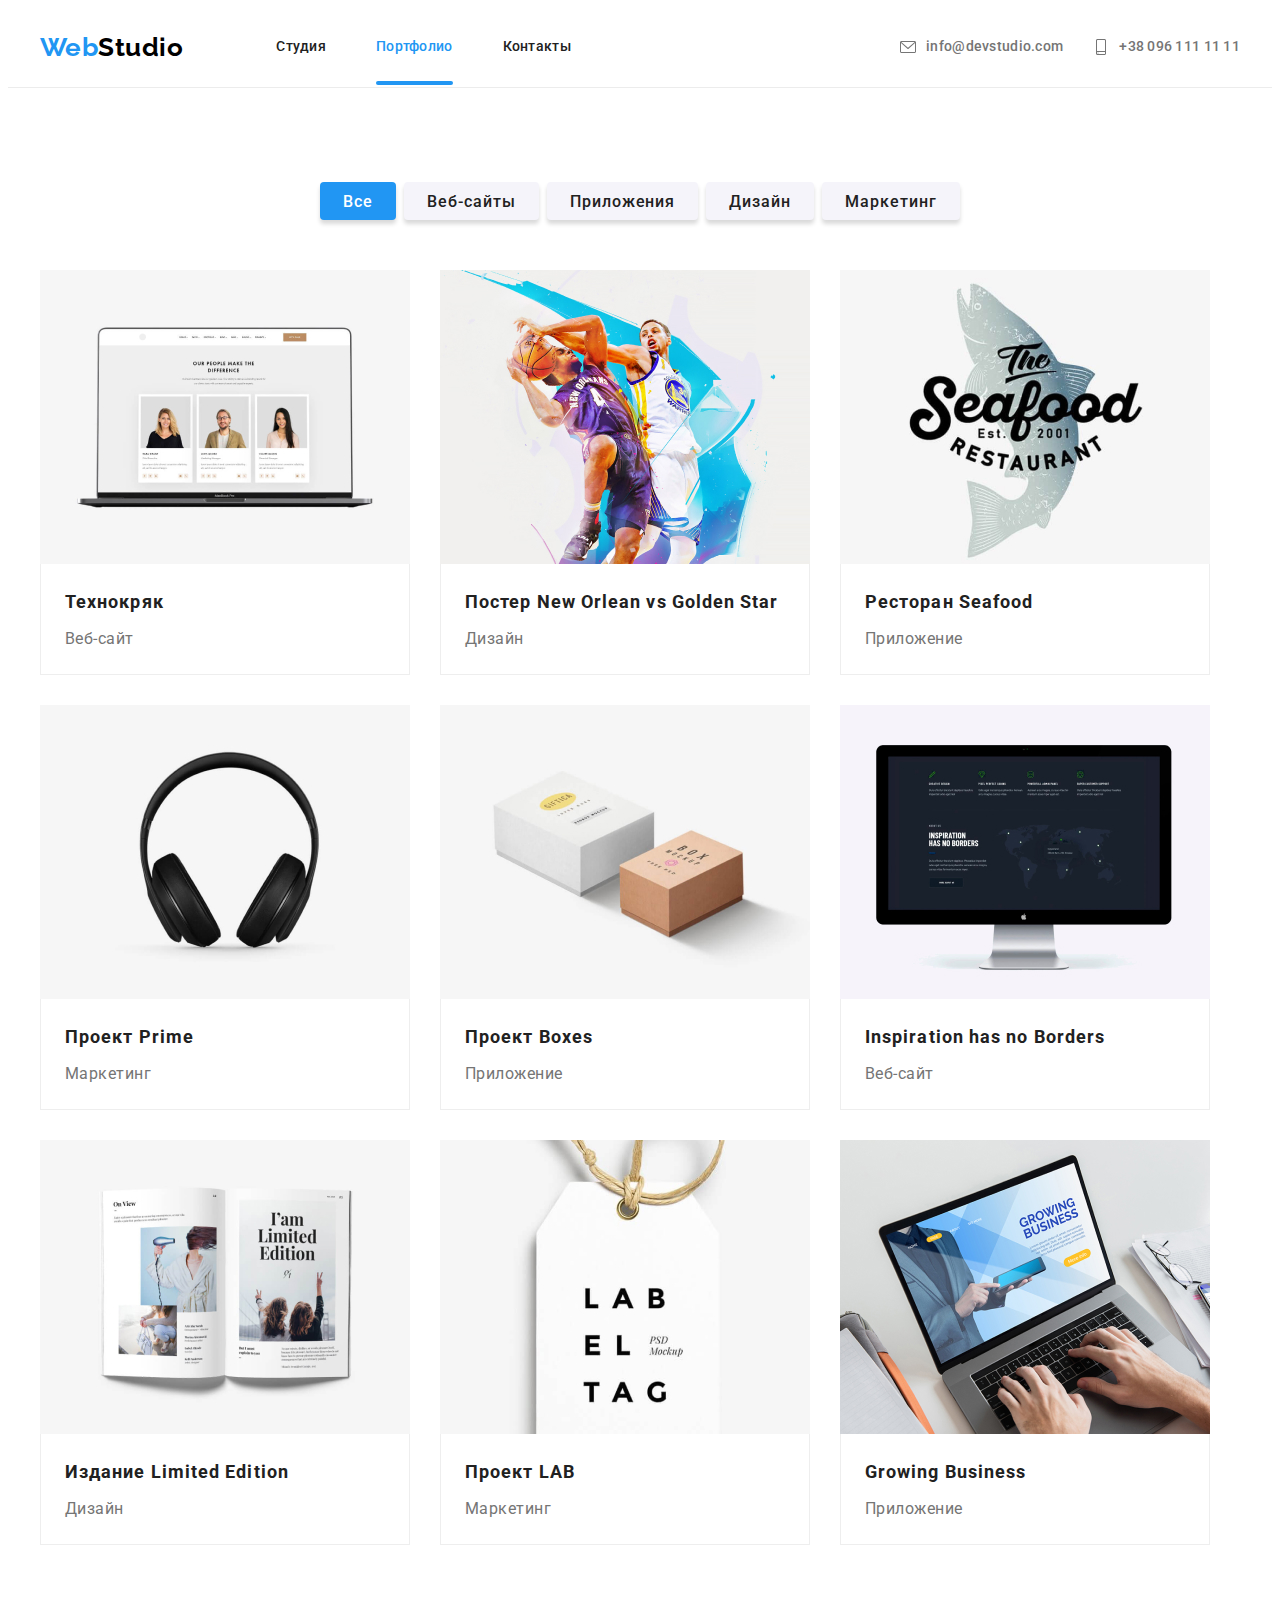
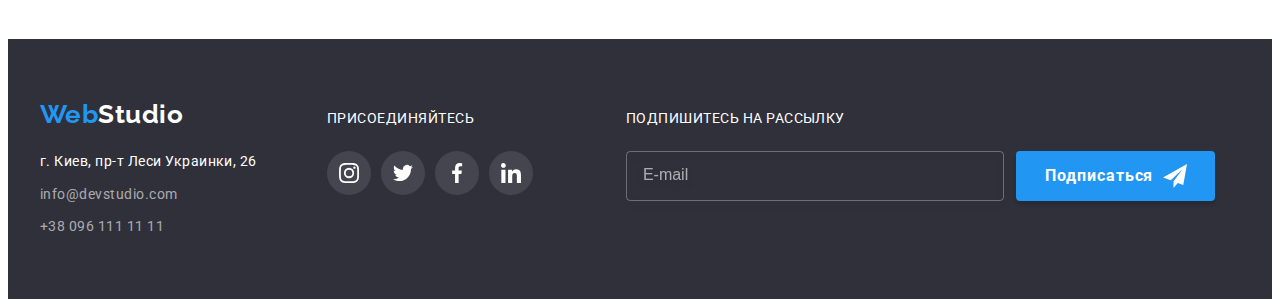
==== portfolio.html @ 5e535514 "Initial commit" ====
<!DOCTYPE html>
<html lang="ru">

<head>
    <meta charset="UTF-8">
    <meta http-equiv="X-UA-Compatible" content="IE=edge">
    <meta name="viewport" content="width=device-width, initial-scale=1.0">
    <title>Portfolio</title>
    <link rel="preconnect" href="https://fonts.googleapis.com">
    <link rel="preconnect" href="https://fonts.gstatic.com" crossorigin>
    <link href="https://fonts.googleapis.com/css2?family=Raleway:wght@700&family=Roboto:wght@400;500;700;900&display=swap"
        rel="stylesheet">
    <link rel="stylesheet" href="https://cdnjs.cloudflare.com/ajax/libs/modern-normalize/1.1.0/modern-normalize.min.css"
        integrity="sha512-wpPYUAdjBVSE4KJnH1VR1HeZfpl1ub8YT/NKx4PuQ5NmX2tKuGu6U/JRp5y+Y8XG2tV+wKQpNHVUX03MfMFn9Q=="
        crossorigin="anonymous" referrerpolicy="no-referrer" />
    <link rel="stylesheet" href="./css/styles.css" />
</head>

<body>
    <!--Шапка сайта-->
    <header class="page-header">
        <nav class="container main-nav">
            <a href="" class="link logo logo-header">Web<span class="accent-header">Studio</span></a>
            <ul class="site-nav link">
                <li class="list"><a href="./index.html" class="link">Студия</a></li>
                <li class="list"><a href="" class="link current">Портфолио</a></li>
                <li class="list"><a href="" class="link">Контакты</a></li>
            </ul>
            <ul class="connection link">
                <li class="list">
                    <a href="mailto:info@devstudio.com" class="link">
                        <svg class="connection-icons" width="16" height="12">
                            <use href="./images/icons.svg#envelope"></use>
                        </svg>info@devstudio.com</a>
                </li>
                <li class="list">
                    <a href="tel:+380961111111" class="link">
                        <svg class="connection-icons" width="10" height="16">
                            <use href="./images/icons.svg#smartphone"></use>
                        </svg>+38 096 111 11 11</a>
                </li>
            </ul>
        </nav>
    </header>

    <main>
        <!--Наши работы-->
        <section class="section">
            <!--Фильтр-->
            <h1 class="visually-hidden">Портфолио</h1>
            <!--Визуально спрячется-->
            <div class="container">
               <ul class="flex-btn">
                    <li class="list"><button type="button" class="btn secondary current">Все</button></li>
                    <li class="list"><button type="button" class="btn secondary">Веб-сайты</button></li>
                    <li class="list"><button type="button" class="btn secondary">Приложения</button></li>
                    <li class="list"><button type="button" class="btn secondary">Дизайн</button></li>
                    <li class="list"><button type="button" class="btn secondary">Маркетинг</button></li>
                </ul>
                
                    <ul class="section-portfolio flex-container">
                        <li class="list flex-element">
                             <a href="" class="link">
                                <div class="collection">
                                    <img class="card-image no-gap" src="./images/portfolio/img1.jpg" 
                                        alt="фото ноутбука с главной страницей сайта"
                                        width="370" height="294">
                                    <p class="collection-list">Ресурс предлагает комплексные предложения с разным уровнем функционала и сервисов. Все это
                                        позволит посетителю получить исчерпывающие сведения о компании или частном лице.</p>
                                </div>
                                <div class="card-title">
                                    <h2 class="portfolio-title">Технокряк</h2>
                                    <p class="title">Веб-сайт</p>
                                </div>
                            </a>
                        </li>
                        <li class="list flex-element">
                            <a href="" class="link">
                                <div class="collection">
                                    <img class="card-image no-gap" src="./images/portfolio/img2.jpg" alt="два баскетболист с мячом" width="370"
                                        height="294">
                                    <p class="collection-list">Ресурс предлагает комплексные предложения с разным уровнем функционала и сервисов. Все это позволит посетителю получить исчерпывающие сведения о компании или частном лице.</p>
                                </div>
                                <div class="card-title">
                                    <h2 class="portfolio-title">Постер New Orlean vs Golden Star</h2>
                                    <p class="title">Дизайн</p>
                                </div>
                            </a>
                        </li>
                        <li class="list flex-element">
                            <a href="" class="link">
                                <div class="collection">
                                    <img class="card-image no-gap" src="./images/portfolio/img3.jpg" 
                                        alt="логотип ресторана Seafood" 
                                        width="370" height="294">
                                    <p class="collection-list">Ресурс предлагает комплексные предложения с разным уровнем функционала и сервисов. Все это позволит посетителю получить исчерпывающие сведения о компании или частном лице.</p>
                                </div>
                                <div class="card-title">
                                    <h2 class="portfolio-title">Ресторан Seafood</h2>
                                    <p class="title">Приложение</p>
                                </div>
                            </a>
                        </li>
                        <li class="list flex-element">
                            <a href="" class="link">
                                <div class="collection">
                                    <img class="card-image no-gap" src="./images/portfolio/img4.jpg" 
                                    alt="наушники" 
                                    width="370" height="294">
                                    <p class="collection-list">Ресурс предлагает комплексные предложения с разным уровнем функционала и сервисов. Все это позволит посетителю получить исчерпывающие сведения о компании или частном лице.</p>
                                </div>
                                <div class="card-title">
                                    <h2 class="portfolio-title">Проект Prime</h2>
                                    <p class="title">Маркетинг</p>
                                </div>
                            </a>
                        </li>
                        <li class="list flex-element">
                            <a href="" class="link">
                                <div class="collection">
                                    <img class="card-image no-gap" src="./images/portfolio/img5.jpg" 
                                    alt="фото две коробки" 
                                    width="370" height="294">
                                    <p class="collection-list">Ресурс предлагает комплексные предложения с разным уровнем функционала и сервисов. Все это
                                        позволит посетителю получить исчерпывающие сведения о компании или частном лице.</p>
                                </div>
                                <div class="card-title">
                                    <h2 class="portfolio-title">Проект Boxes</h2>
                                    <p class="title">Приложение</p>
                                </div>
                            </a>
                        </li>
                        <li class="list flex-element">
                            <a href="" class="link">
                                <div class="collection">
                                    <img class="card-image no-gap" src="./images/portfolio/img6.jpg" 
                                    alt="фото монитора" 
                                    width="370" height="294">
                                    <p class="collection-list">Ресурс предлагает комплексные предложения с разным уровнем функционала и сервисов. Все это
                                        позволит посетителю получить исчерпывающие сведения о компании или частном лице.</p>
                                </div>
                                <div class="card-title">
                                    <h2 class="portfolio-title">Inspiration has no Borders</h2>
                                    <p class="title">Веб-сайт</p>
                                </div>
                            </a>
                        </li>
                        <li class="list flex-element">
                            <a href="" class="link">
                                <div class="collection">
                                    <img class="card-image no-gap" src="./images/portfolio/img7.jpg" 
                                    alt="фото развёрнутого журнала"
                                    width="370" height="294">
                                    <p class="collection-list">Ресурс предлагает комплексные предложения с разным уровнем функционала и сервисов. Все это
                                        позволит посетителю получить исчерпывающие сведения о компании или частном лице.</p>
                                </div>
                                <div class="card-title">
                                    <h2 class="portfolio-title">Издание Limited Edition</h2>
                                    <p class="title">Дизайн</p>
                                </div>
                            </a>
                        </li>
                        <li class="list flex-element">
                            <a href="" class="link">
                                <div class="collection">
                                    <img class="card-image no-gap" src="./images/portfolio/img8.jpg" 
                                    alt="фото лейбы" 
                                    width="370" height="294">
                                    <p class="collection-list">Ресурс предлагает комплексные предложения с разным уровнем функционала и сервисов. Все это
                                        позволит посетителю получить исчерпывающие сведения о компании или частном лице.</p>
                                </div>
                                <div class="card-title">
                                    <h2 class="portfolio-title">Проект LAB</h2>
                                    <p class="title">Маркетинг</p>
                                </div>
                            </a>
                        </li>
                        <li class="list flex-element">
                            <a href="" class="link">
                                <div class="collection">
                                    <img class="card-image no-gap" src="./images/portfolio/img9.jpg" 
                                    alt="фото работы за ноутбуком" 
                                    width="370" height="294">
                                    <p class="collection-list">Ресурс предлагает комплексные предложения с разным уровнем функционала и сервисов. Все это
                                        позволит посетителю получить исчерпывающие сведения о компании или частном лице.</p>
                                </div>
                                <div class="card-title"><h2 class="portfolio-title">Growing Business</h2>
                                <p class="title">Приложение</p>
                            </div>
                            </a>
                        </li>
                    </ul>
                
            </div>
        </section>
    </main>

    <!--Футер-->
    <footer class="page-footer">
        <div class="container container-footer">
            <div class="logo-distance">
                <a href="" class="link logo logo-footer">Web<span class="accent-footer">Studio</span></a>
                <address class="footer-bottom list-distance">
                    г. Киев, пр-т Леси Украинки, 26<br />
                </address>
    
                <ul class="connection-footer link">
                    <li class="list list-distance"><a href="mailto:info@devstudio.com" class="link">info@devstudio.com</a>
                    </li>
                    <li class="list list-distance"><a href="tel:+380961111111" class="link">+38 096 111 11 11</a></li>
                </ul>
            </div>
            <div>
                <p class="feature-title text-white">присоединяйтесь</p>
                <ul class="social list">
                    <li class="social-item">
                        <a href="" target="_blank" rel="noopener noreferrer" class="social-network social-footer link"
                            aria-label="иконка instagram">
                            <svg class="socials-icon" width="20" height="20">
                                <use href="./images/icons.svg#instagram"></use>
                            </svg>
                        </a>
                    </li>
                    <li class="social-item">
                        <a href="" target="_blank" rel="noopener noreferrer" class="social-network social-footer link"
                            aria-label="иконка twitter">
                            <svg class="socials-icon" width="20" height="20">
                                <use href="./images/icons.svg#twitter"></use>
                            </svg>
                        </a>
                    </li>
                    <li class="social-item">
                        <a href="" target="_blank" rel="noopener noreferrer" class="social-network social-footer link"
                            aria-label="иконка facebook">
                            <svg class="socials-icon" width="20" height="20">
                                <use href="./images/icons.svg#facebook"></use>
                            </svg>
                        </a>
                    </li>
                    <li class="social-item">
                        <a href="" target="_blank" rel="noopener noreferrer" class="social-network social-footer link"
                            aria-label="иконка linkedin">
                            <svg class="socials-icon" width="20" height="20">
                                <use href="./images/icons.svg#linkedin"></use>
                            </svg>
                        </a>
                    </li>
                </ul>
            </div>
            <div class="send">
                <p class="feature-title text-white">Подпишитесь на рассылку</p>
                <form class="form-footer">
                    <label for="email" class="form-label"></label>
                    <input type="email" name="mail" id="email" class="form-input-footer" placeholder="E-mail" />
                    <button type="submit" class="btn btn-send">Подписаться
                        <svg class="send-icon" width="24" height="24">
                            <use href="./images/icons.svg#icon-send"></use>
                        </svg>
                    </button>
                </form>
            </div>
        </div>
    </footer>
    
    </body>
    
    </html>
---- css/styles.css ----
:root {
    --primary-text-color: #212121;
    --title-text-color: #757575;
    --accent-text-color: #2196F3;
    --white-text-color: #FFFFFF;
    --white-transparency: #FFFFFF99;
    --black-text-color: #000000;
    --network-text-color: #AFB1B8;
    
    --primary-bg-color: #FFFFFF;
    --title-bg-color: #F5F4FA;
    --accent-bg-color: #2F303A;
    --btn-bg-color: #2196F3;
    --border-color: #EEEEEE;
}

body {
    background-color: var(--primary-bg-color);
    color: var(--primary-text-color);
    font-family: Roboto, sans-serif;
    letter-spacing: 0.03em;
}
h1, h2, h3, p, ul {
    margin-top: 0;
    margin-bottom: 0;
    padding-left: 0;
}
.list {
    list-style: none;
    padding: 0;
    margin: 0;
}
.link {
    text-decoration: none;
}

.container {
    width: 1200px;
    padding-left: 15px;
    padding-right: 15px;
    margin-left: auto;
    margin-right: auto;
}

/*Logo*/
.logo{
    color: var(--accent-text-color);
    font-family: 'Raleway', sans-serif;
    font-weight: 700;
    font-size: 26px;
    line-height: 1.19;
}
.accent-header {
    color: var(--black-text-color);
}
.accent-footer {
    color: var(--white-text-color);
}
.logo-header {
    display: inline-block;
    margin-right: 93px;
    padding-top: 24px;
    padding-bottom: 24px;
}
.page-header {
    border-bottom: 1px solid #ECECEC;
}

/*Site nav*/
.main-nav {
    display: flex;
    align-items: center;
}
.site-nav .link {
    color: var(--primary-text-color);
    transition: color 250ms cubic-bezier(0.4, 0, 0.2, 1);
}
.site-nav .list {
    position: relative;
}
.site-nav .link.current::after {
    display: inline-block;
    position: absolute;
    content: "";
    width: 100%;
    height: 4px;
    bottom: 0;
    left: 0;
    background: var(--btn-bg-color);
    border-radius: 2px;
}
.site-nav .link:hover,
.site-nav .link:focus {
    color: var(--accent-text-color);
}
.site-nav .link.current {
    color: var(--accent-text-color);
}
  
.connection .link {
    color: var(--title-text-color);
    transition: color 250ms cubic-bezier(0.4, 0, 0.2, 1);
}
.link .connection-icons:hover,
.link .connection-icons:focus {
    color: var(--accent-text-color);
}
.site-nav,
.connection {
    font-weight: 500;
    font-size: 14px;
    line-height: 1.14;
    letter-spacing: 0.02em;
    display: flex;
}
.site-nav .list:not(:last-child) {
    margin-right: 50px;
}
.connection {
    margin-left: auto;
}
.site-nav .link, .connection .link {
    display: block;
    padding-top: 30px;
    padding-bottom: 30px;
}
.connection .list:not(:last-child) {
    margin-right: 30px;
}
.connection-icons {
    display: flex;
    width: 16px;
    height: 16px;        
    margin-right: 10px;        
    }
.connection .link {
    display: flex;
    justify-content: center;
    align-items: center;
    color: #757575;
}
.connection .link:hover,
.connection .link:focus {
    color: var(--accent-text-color);
}
.connection-icons {
    fill: currentColor;
}

/*Section*/
.section {
    padding-top: 94px;
    padding-bottom: 94px;
}
.section-title {
    font-weight: 700;
    font-size: 36px;
    line-height: 1.17;
    text-align: center;

    margin-bottom: 50px;
}

/*Hero*/
.hero {
    color: var(--primary-bg-color);
    max-width: 1600px;
    margin-left: auto;
    margin-right: auto;
    background-image: linear-gradient(to right, rgba(47, 48, 58, 0.4), rgba(47, 48, 58, 0.4)),url(../images/hero-photo.jpg);
    
    background-color: var(--accent-bg-color);
    
    text-align: center;
    padding-top: 200px;
    padding-bottom: 200px;
}
.hero-title {
    font-weight: 900;
    font-size: 44px;
    line-height: 1.36;
    letter-spacing: 0.06em;
    text-transform: uppercase;
    width: 696px;
    margin-top: 0;
    margin-left: auto;
    margin-right: auto;
    margin-bottom: 30px;
}
.btn {
    color: var(--white-text-color);
    background-color: var(--btn-bg-color);
    font-family: inherit;
    font-weight: 700;
    font-size: 16px;
    line-height: 1.87; 
    letter-spacing: 0.06em;
    display: inline-block;
    box-shadow: 0px 4px 4px rgba(0, 0, 0, 0.15);
    border-radius: 4px;
    border: none;
    cursor: pointer;

    transition: background-color 250ms cubic-bezier(0.4, 0, 0.2, 1);
}
.btn.primary {
    padding: 10px 32px;
}
.btn:hover,
.btn:focus {
    background-color: #188CE8;
}
.backdrop.is-hidden {
    visibility: hidden;
    opacity: 0;
    pointer-events: none;

}
.backdrop {
    position: fixed;
    top: 0;
    left: 0;
    width: 100%;
    height: 100%;
    background-color: rgba(0, 0, 0, 0.2);
    z-index: 10;
    transition: opacity 250ms cubic-bezier(0.4, 0, 0.2, 1),
    visibility 250ms cubic-bezier(0.4, 0, 0.2, 1);
}
.modal {
    z-index: 1;
    position: absolute;
    top: 50%;
    left: 50%;
    transform: translate(-50%,-50%);
    width: 528px;
    height: 581px;

    background-color: var(--primary-bg-color);
    box-shadow: 0px 1px 3px rgba(0, 0, 0, 0.12), 0px 1px 1px rgba(0, 0, 0, 0.14), 0px 2px 1px rgba(0, 0, 0, 0.2);
    border-radius: 4px;

    opacity: 1;
    visibility: visible;
    display: flex;
    justify-content: flex-end;
}

.btn-close {
    display: flex;
    justify-content: center;
    align-items: center;
    position: absolute;
    top: 8px;
    right: 8px;
    width: 30px;
    height: 30px;
    border-radius: 50%;
    border: 1px solid #0000001A;
    background-color: var(--primary-bg-color);
    color: #000000;
    cursor: pointer;
    padding: 0;

    transition: fill 250ms cubic-bezier(0.4, 0, 0.2, 1);
}
.page-header {
    position: relative;
}

/*Features*/
.section-feature {
    padding-bottom: 0;
}
.feature-list {
    display: flex;
}
.feature-list .list:not(:last-child) {
    margin-right: 30px;
}
.feature-list .list {
    width: 270px;
}
.feature-list .feature-title {
    font-weight: 700;
    font-size: 14px;
    line-height: 1.14;
    text-transform: uppercase;
}
.feature-list .title {
    color: var(--title-text-color);
   
    font-size: 14px;
    line-height: 1.71;
}
.feature-title {
    margin-bottom: 10px;
}
.icons-feature {
    display: flex;
    height: 120px;
    background-color: var(--title-bg-color);
    border-radius: 4px;
    justify-content: center;
    align-items: center;
    margin-bottom: 30px;
}

.visually-hidden {
    position: absolute;
    width: 1px;
    height: 1px;
    margin: -1px;
    border: 0;
    padding: 0;
    white-space: nowrap;
    clip-path: inset(100%);
    clip: rect(0 0 0 0);
    overflow: hidden;
}

/*Work*/
.photo-work {
    display: flex;
}
.photo-work .list:not(:last-child) {
    margin-right: 30px;
}
.card-image.no-gap {
    display: block;
    max-width: 100%;
    height: auto;
}
.photo-work .list{
    position: relative;
}

.case-title {
    position: absolute;
    content: "";
    padding-top: 27px;
    padding-bottom: 27px;
    bottom: 0;
    left: 0;
    width: 100%;
    text-align: center;

    font-style: normal;
    font-weight: 700;
    font-size: 14px;
    line-height: 1.14;
    text-transform: uppercase;
    color: var(--white-text-color);
    background-color: #2F303ACC;
}

/*Team*/
.team-list {
    display: flex;
}
.card-team:not(:last-child) {
    margin-right: 30px;
}
.title-in-card {
   padding-top: 30px;
   padding-bottom: 30px; 
}
.card-team {
    background-color: var(--primary-bg-color);
    box-shadow: 0px 1px 3px rgba(0, 0, 0, 0.12),
    0px 1px 1px rgba(0, 0, 0, 0.14),
    0px 2px 1px rgba(0, 0, 0, 0.2);
    border-radius: 0px 0px 4px 4px;
}
.team-name {
    font-weight: 500;
    font-size: 16px;
    line-height: 1.19;
    text-align: center;
    padding-bottom: 10px;
}
.team-list .title {
    color: var(--title-text-color);
    
    font-size: 16px;
    line-height: 1.19;
    text-align: center;
    margin-bottom: 16px;
}
.section.team {
    background-color: var(--title-bg-color);
}
.team-foto {
    display: block;
    max-width: 100%;
    height: auto;
}
.social {
    display: flex;
    justify-content: center;
    align-items: center;
}

.social-item:not(:last-child) {
    margin-right: 10px;
}

.social-network {
    display: flex;
    width: 44px;
    height: 44px;
    border-radius: 50%;
    justify-content: center;
    align-items: center;
}
.social-item .social-network {
    color: var(--network-text-color);
    background-color: var(--white-text-color);
    transition: color 250ms cubic-bezier(0.4, 0, 0.2, 1),
    background-color 250ms cubic-bezier(0.4, 0, 0.2, 1);
}
.social-network:hover,
.social-network:focus {
    background-color: var(--btn-bg-color);
    color: var(--white-text-color);
}
.socials-icon {
    fill: currentColor;
}

/*Portfolio*/
.section-portfolio .portfolio-title {
    color: var(--primary-text-color);
    font-weight: 700;
    font-size: 18px;
    line-height: 2;
    letter-spacing: 0.06em;
}
.section-portfolio .title {
    color: var(--title-text-color);
    
    font-size: 16px;
    line-height: 1.87;
}
.collection {
    position: relative;
    overflow: hidden;
}

.collection-list {
    position: absolute;
    content: "";
    bottom: 0;
    left: 0;
    width: 100%;
    height: 100%;
    
    display: flex;
    padding: 63px 24px;
    color: var(--white-text-color);
    background-color: rgba(33, 150, 243, 0.9);

    font-family: 'Roboto';
    font-weight: 400;
    font-size: 18px;
    line-height: 1.56;

    opacity: 0;
    transform: translateY(100%);
    transition: transform 250ms cubic-bezier(0.4, 0, 0.2, 1),
    opacity 250ms cubic-bezier(0.4, 0, 0.2, 1);
}
.flex-element .link {
    display: block;
    transition: box-shadow 250ms cubic-bezier(0.4, 0, 0.2, 1);
}
.flex-element .link:hover .collection-list,
.flex-element .link:focus .collection-list {
    transform: translateY(0);
    opacity: 1;
}
.flex-element .link:focus,
.flex-element .link:hover {
    box-shadow: 0px 1px 1px rgba(0, 0, 0, 0.12), 0px 4px 4px rgba(0, 0, 0, 0.06), 1px 4px 6px rgba(0, 0, 0, 0.16);
}

/*Button portfolio*/
.flex-btn {
    display: flex;
    margin-bottom: 50px;
    justify-content: center;
}
.flex-btn .list:not(:last-child) {
    margin-right: 8px;
}

.secondary {
    color: var(--primary-text-color);
    background-color: var(--title-bg-color);
    font-family: inherit;
    font-weight: 500;
    font-size: 16px;
    line-height: 1.63;
    text-align: center;
    
    display: block;
    padding-top: 6px;
    padding-bottom: 6px;
    padding-left: 22px;
    padding-right: 22px;
    height: 38px;
    border-radius: 4px;
    border: 1px solid transparent;
    
    cursor: pointer;
    transition: color 250ms cubic-bezier(0.4, 0, 0.2, 1),
    background-color 250ms cubic-bezier(0.4, 0, 0.2, 1),
    box-shadow 250ms cubic-bezier(0.4, 0, 0.2, 1);
}
.secondary.current {
    color: var(--white-text-color);
    background-color: var(--btn-bg-color);
}
.secondary:hover,
.secondary:focus {
    color: var(--white-text-color);
    background-color: var(--btn-bg-color);
    box-shadow: 0px 3px 1px rgba(0, 0, 0, 0.1),
            0px 1px 2px rgba(0, 0, 0, 0.08),
            0px 2px 2px rgba(0, 0, 0, 0.12);
}
.flex-container {
    display: flex;
    flex-wrap: wrap;
}
.flex-element {
    width: 370px;
    margin-right: 30px;
    margin-bottom: 30px;
}

.flex-element:nth-child(3n) {
    margin-right: 0px;
}
.flex-element:nth-last-child(-n+3) {
    margin-bottom: 0px;
}

.portfolio-title {
    margin-bottom: 4px;
}
.card-title {
    padding-top: 20px;
    padding-left: 24px;
    padding-right: 24px;
    padding-bottom: 20px;
    border-left: 1px solid var(--border-color);
    border-right: 1px solid var(--border-color);
    border-bottom: 1px solid var(--border-color);
}

/* Regular customers */
.client {
    display: flex;
}

.item-company {
    width: 170px;
    height: 92px;
}
.logo-company {
    display: flex;
    width: 100%;
    height: 100%;
    justify-content: center;
    align-items: center;
    color: #AFB1B8;
    border: 1px solid #AFB1B8;
    border-radius: 4px;

    transition: color 250ms cubic-bezier(0.4, 0, 0.2, 1),
    border 250ms cubic-bezier(0.4, 0, 0.2, 1);
}
.item-company:not(:last-child) {
    margin-right: 30px;
}
.item-company .socials-icon {
    fill: currentColor;
}
.logo-company:hover,
.logo-company:focus {
    border: 1px solid #2196F3;
    color: #2196F3;
}

/* Footer bg */
.page-footer {
    background-color: var(--accent-bg-color);
    font-weight: 400;
    font-size: 14px;
    line-height: 1.71;
    padding-top: 60px;
    padding-bottom: 60px;
}
.container-footer {
    display: flex;
    align-items: baseline;
}
.connection-footer .link {
    color: var(--white-transparency);
}
.connection-footer .link:hover,
.connection-footer .link:focus {
    color: var(--accent-text-color);
}
.footer-bottom {
    color: var(--white-text-color);
    font-style: inherit;
}
.logo-footer {
    display: inline-block;
    margin-bottom: 20px;
}
.list-distance:not(:last-child) {
    margin-bottom: 9px;
}

.list-social:not(:last-child) {
    margin-right: 10px;
}

.text-white {
    text-transform: uppercase;
    color: var(--white-text-color);
    margin-bottom: 20px;
}
.logo-distance {
    margin-right: 70px;
}

.social-network.social-footer {
    color: var(--white-text-color);
    background-color: rgba(255, 255, 255, 0.1);
}

.social-footer:hover,
.social-footer:focus {
    background-color: var(--btn-bg-color);
}
.container-footer .social {
    margin-bottom: 0px;
}

/*Стилизация формы модального окна*/
.form {
    width: 528px;
    color: var(--primary-text-color);
    padding: 40px;
    background: var(--primary-bg-color);
    box-shadow: 0px 1px 3px rgba(0, 0, 0, 0.12), 0px 1px 1px rgba(0, 0, 0, 0.14), 0px 2px 1px rgba(0, 0, 0, 0.2);
    border-radius: 4px;
}
.form-container {
    margin-top: 12px;
    margin-bottom: 20px;
}
.form-container .form-field {
    display: flex;
    flex-direction: column;
    text-align: left;
    position: relative;
}
.form-container .form-field:not(:last-child) {
    margin-bottom: 10px;
}
.form-label{
    margin-bottom: 4px;
    
    font-size: 12px;
    line-height: 1.17;
    letter-spacing: 0.01em;
    
    color: var(--title-text-color);
}
.form-input {
    padding-top: 11px;
    padding-bottom: 11px;
    padding-left: 42px;

    border: 1px solid rgba(33, 33, 33, 0.2);
    border-radius: 4px;

    transition: fill 250ms cubic-bezier(0.4, 0, 0.2, 1),
    border 250ms cubic-bezier(0.4, 0, 0.2, 1);
}
.form-input:focus {
    outline: none;
    border: 1px solid #2196F3;
    cursor: pointer;
}
.form-input:focus ~ .form-icon {
    fill: #2196F3;
}
.form-title {
    font-weight: 700;
    font-size: 20px;
    line-height: 1.15;
    text-align: center;
}   
.form-input.form-comment{
    padding: 12px 16px;
    resize: none;
}
.form-input::placeholder {
    font-size: 12px;
    line-height: 1.17;
    letter-spacing: 0.01em;
    
    color: rgba(117, 117, 117, 0.5);
}
.checkbox-label {
    font-size: 14px;
    line-height: 1.71;
    
    color: var(--title-text-color);
    display: flex;
    align-items: center;
    justify-content: center;
}
.checkbox {
    position: absolute;
    width: 1px;
    height: 1px;
    margin: -1px;
    border: 0;
    padding: 0;
    white-space: nowrap;
    clip-path: inset(100%);
    clip: rect(0 0 0 0);
    overflow: hidden;
}
.icon {
    display: inline-block;
    width: 16px;
    height: 15px;
    margin-right: 7px;
    border: 2px solid #212121;
    border-radius: 2px;
}
.checkbox:checked + .icon {
    border-color: transparent;
    background-color: #2196F3;
    background-image: url(../images/icon-checkbox.svg);
    background-size: contain;
    background-origin: border-box;
}
.checkbox:focus+.icon {
    border-color: #2196F3;
}

.btn-form {
    margin-top: 30px;
    padding-top: 10px;
    padding-bottom: 10px;
    padding-left: 56px;
    padding-right: 55px;
}
.form-icon {
    position: absolute;
    bottom: 11px;
    left: 12px;
}
.btn-close:hover,
.btn-close:focus {
    fill: var(--btn-bg-color);
    outline: none;
}
.link-contract {
    text-decoration-line: underline;
    color: #2196F3;
    padding-left: 4px;
}

/*Footer form*/
.form-footer {
    display: flex;
}
.send {
    margin-left: 93px;
}
.form-input-footer {
    width: 358px;
    background-color: inherit;
    border: 1px solid rgba(255, 255, 255, 0.3);
    filter: drop-shadow(0px 4px 4px rgba(0, 0, 0, 0.15));
    border-radius: 4px;
    padding-top: 15px;
    padding-bottom: 15px;
    padding-left: 16px;
}
.form-input-footer::placeholder {
    font-size: 16px;
    line-height: 1.25;
    color: rgba(255, 255, 255, 0.6);
}
.form-input-footer:focus {
    outline: none;
    border: 1px solid #2196F3;
    cursor: pointer;
}
.send-icon {
    fill: var(--white-text-color);
    margin-left: 10px;
}
.btn-send {
    margin-left: 12px;
    padding-top: 10px;
    padding-bottom: 10px;
    padding-right: 28px;
    padding-left: 29px;
    display: flex;
    text-align: center;
    align-items: center;
}
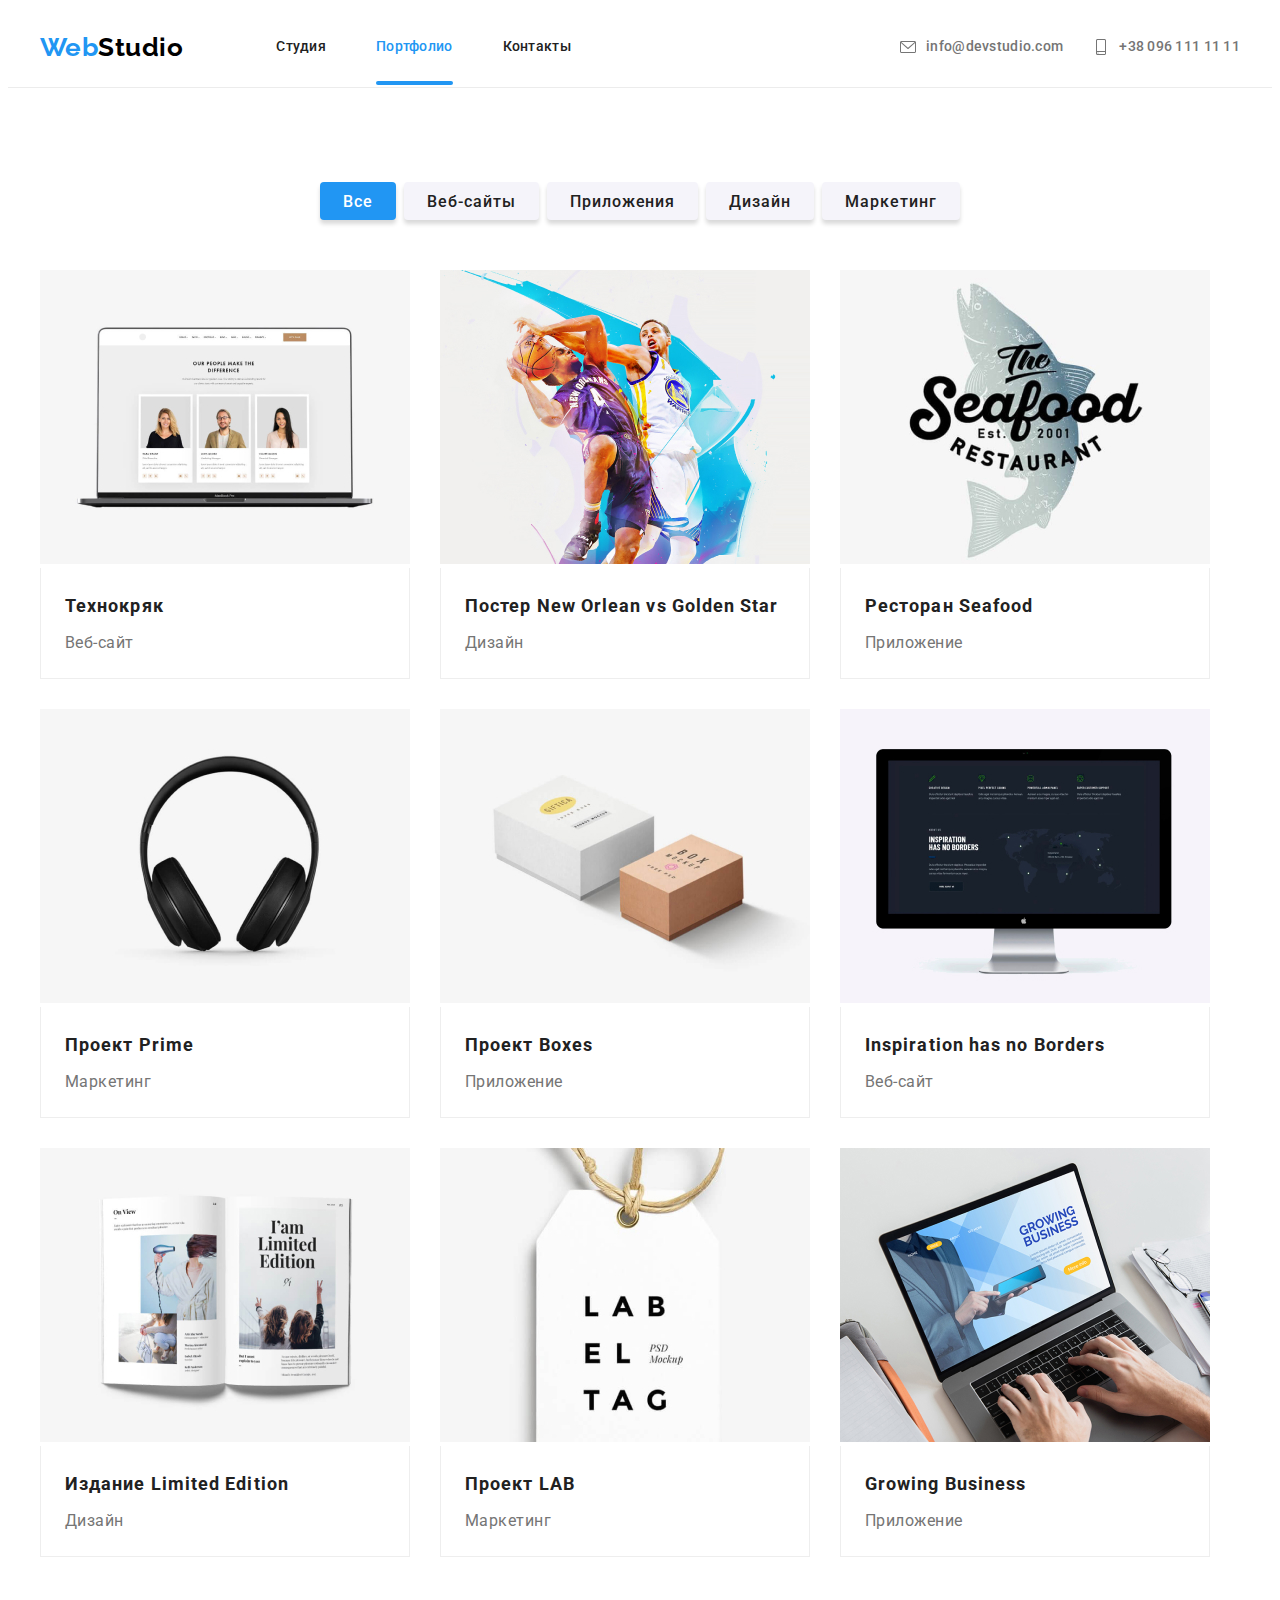
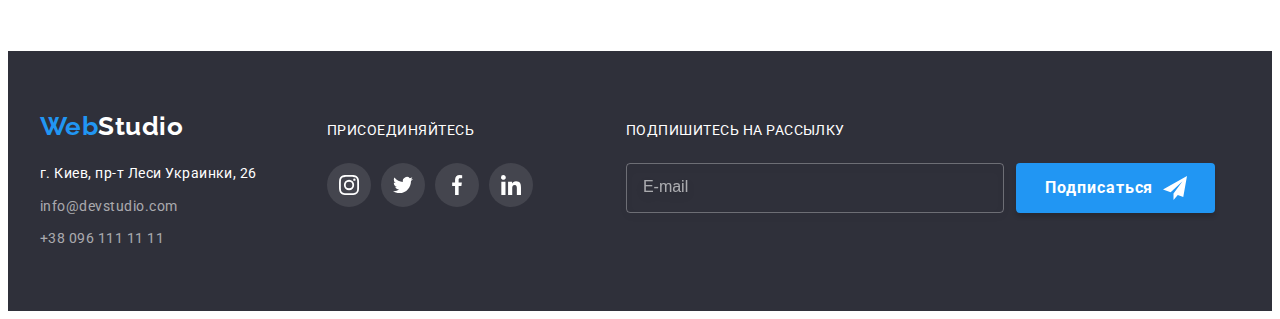
==== commit 7eafb8ca: "bem footer" ====
--- a/portfolio.html
+++ b/portfolio.html
@@ -19,23 +19,23 @@
 <body>
     <!--Шапка сайта-->
     <header class="page-header">
-        <nav class="container main-nav">
-            <a href="" class="link logo logo-header">Web<span class="accent-header">Studio</span></a>
-            <ul class="site-nav link">
-                <li class="list"><a href="./index.html" class="link">Студия</a></li>
-                <li class="list"><a href="" class="link current">Портфолио</a></li>
-                <li class="list"><a href="" class="link">Контакты</a></li>
+        <nav class="container page-header__nav">
+            <a href="" class="link logo page-header__logo">Web<span class="logo__text">Studio</span></a>
+            <ul class="site-nav">
+                <li class="site-nav__item item"><a href="./index.html" class="site-nav__link link">Студия</a></li>
+                <li class="site-nav__item item"><a href="" class="site-nav__link link current">Портфолио</a></li>
+                <li class="site-nav__item item"><a href="" class="site-nav__link link">Контакты</a></li>
             </ul>
-            <ul class="connection link">
-                <li class="list">
-                    <a href="mailto:info@devstudio.com" class="link">
-                        <svg class="connection-icons" width="16" height="12">
+            <ul class="connection">
+                <li class="connection__item item">
+                    <a href="mailto:info@devstudio.com" class="connection__link link">
+                        <svg class="connection__icons" width="16" height="12">
                             <use href="./images/icons.svg#envelope"></use>
                         </svg>info@devstudio.com</a>
                 </li>
-                <li class="list">
-                    <a href="tel:+380961111111" class="link">
-                        <svg class="connection-icons" width="10" height="16">
+                <li class="connection__item item">
+                    <a href="tel:+380961111111" class="connection__link link">
+                        <svg class="connection__icons" width="10" height="16">
                             <use href="./images/icons.svg#smartphone"></use>
                         </svg>+38 096 111 11 11</a>
                 </li>
@@ -51,15 +51,15 @@
             <!--Визуально спрячется-->
             <div class="container">
                <ul class="flex-btn">
-                    <li class="list"><button type="button" class="btn secondary current">Все</button></li>
-                    <li class="list"><button type="button" class="btn secondary">Веб-сайты</button></li>
-                    <li class="list"><button type="button" class="btn secondary">Приложения</button></li>
-                    <li class="list"><button type="button" class="btn secondary">Дизайн</button></li>
-                    <li class="list"><button type="button" class="btn secondary">Маркетинг</button></li>
+                    <li class="item"><button type="button" class="btn secondary current">Все</button></li>
+                    <li class="item"><button type="button" class="btn secondary">Веб-сайты</button></li>
+                    <li class="item"><button type="button" class="btn secondary">Приложения</button></li>
+                    <li class="item"><button type="button" class="btn secondary">Дизайн</button></li>
+                    <li class="item"><button type="button" class="btn secondary">Маркетинг</button></li>
                 </ul>
                 
                     <ul class="section-portfolio flex-container">
-                        <li class="list flex-element">
+                        <li class="item flex-element">
                              <a href="" class="link">
                                 <div class="collection">
                                     <img class="card-image no-gap" src="./images/portfolio/img1.jpg" 
@@ -74,7 +74,7 @@
                                 </div>
                             </a>
                         </li>
-                        <li class="list flex-element">
+                        <li class="item flex-element">
                             <a href="" class="link">
                                 <div class="collection">
                                     <img class="card-image no-gap" src="./images/portfolio/img2.jpg" alt="два баскетболист с мячом" width="370"
@@ -87,7 +87,7 @@
                                 </div>
                             </a>
                         </li>
-                        <li class="list flex-element">
+                        <li class="item flex-element">
                             <a href="" class="link">
                                 <div class="collection">
                                     <img class="card-image no-gap" src="./images/portfolio/img3.jpg" 
@@ -101,7 +101,7 @@
                                 </div>
                             </a>
                         </li>
-                        <li class="list flex-element">
+                        <li class="item flex-element">
                             <a href="" class="link">
                                 <div class="collection">
                                     <img class="card-image no-gap" src="./images/portfolio/img4.jpg" 
@@ -115,7 +115,7 @@
                                 </div>
                             </a>
                         </li>
-                        <li class="list flex-element">
+                        <li class="item flex-element">
                             <a href="" class="link">
                                 <div class="collection">
                                     <img class="card-image no-gap" src="./images/portfolio/img5.jpg" 
@@ -130,7 +130,7 @@
                                 </div>
                             </a>
                         </li>
-                        <li class="list flex-element">
+                        <li class="item flex-element">
                             <a href="" class="link">
                                 <div class="collection">
                                     <img class="card-image no-gap" src="./images/portfolio/img6.jpg" 
@@ -145,7 +145,7 @@
                                 </div>
                             </a>
                         </li>
-                        <li class="list flex-element">
+                        <li class="item flex-element">
                             <a href="" class="link">
                                 <div class="collection">
                                     <img class="card-image no-gap" src="./images/portfolio/img7.jpg" 
@@ -160,7 +160,7 @@
                                 </div>
                             </a>
                         </li>
-                        <li class="list flex-element">
+                        <li class="item flex-element">
                             <a href="" class="link">
                                 <div class="collection">
                                     <img class="card-image no-gap" src="./images/portfolio/img8.jpg" 
@@ -175,7 +175,7 @@
                                 </div>
                             </a>
                         </li>
-                        <li class="list flex-element">
+                        <li class="item flex-element">
                             <a href="" class="link">
                                 <div class="collection">
                                     <img class="card-image no-gap" src="./images/portfolio/img9.jpg" 
@@ -197,50 +197,51 @@
 
     <!--Футер-->
     <footer class="page-footer">
-        <div class="container container-footer">
-            <div class="logo-distance">
-                <a href="" class="link logo logo-footer">Web<span class="accent-footer">Studio</span></a>
-                <address class="footer-bottom list-distance">
+        <div class="container page-footer__container">
+            <div class="page-footer--start">
+                <a href="" class="link logo page-footer__logo">Web<span class="logo__text--accent">Studio</span></a>
+                <address class="page-footer--bottom">
                     г. Киев, пр-т Леси Украинки, 26<br />
                 </address>
     
-                <ul class="connection-footer link">
-                    <li class="list list-distance"><a href="mailto:info@devstudio.com" class="link">info@devstudio.com</a>
-                    </li>
-                    <li class="list list-distance"><a href="tel:+380961111111" class="link">+38 096 111 11 11</a></li>
+                <ul class="connection-footer">
+                    <li class="item connection-footer__item"><a href="mailto:info@devstudio.com"
+                            class="link connection-footer__link">info@devstudio.com</a></li>
+                    <li class="item connection-footer__item"><a href="tel:+380961111111"
+                            class="link connection-footer__link">+38 096 111 11 11</a></li>
                 </ul>
             </div>
             <div>
-                <p class="feature-title text-white">присоединяйтесь</p>
-                <ul class="social list">
-                    <li class="social-item">
-                        <a href="" target="_blank" rel="noopener noreferrer" class="social-network social-footer link"
-                            aria-label="иконка instagram">
-                            <svg class="socials-icon" width="20" height="20">
+                <p class="page-footer__title">присоединяйтесь</p>
+                <ul class="social page-footer__social">
+                    <li class="item social__item">
+                        <a href="" target="_blank" rel="noopener noreferrer"
+                            class="link social__network social__network--color-footer" aria-label="иконка instagram">
+                            <svg class="social__icon" width="20" height="20">
                                 <use href="./images/icons.svg#instagram"></use>
                             </svg>
                         </a>
                     </li>
-                    <li class="social-item">
-                        <a href="" target="_blank" rel="noopener noreferrer" class="social-network social-footer link"
-                            aria-label="иконка twitter">
-                            <svg class="socials-icon" width="20" height="20">
+                    <li class="item social__item">
+                        <a href="" target="_blank" rel="noopener noreferrer"
+                            class="link social__network social__network--color-footer" aria-label="иконка twitter">
+                            <svg class="social__icon" width="20" height="20">
                                 <use href="./images/icons.svg#twitter"></use>
                             </svg>
                         </a>
                     </li>
-                    <li class="social-item">
-                        <a href="" target="_blank" rel="noopener noreferrer" class="social-network social-footer link"
-                            aria-label="иконка facebook">
-                            <svg class="socials-icon" width="20" height="20">
+                    <li class="item social__item">
+                        <a href="" target="_blank" rel="noopener noreferrer"
+                            class="link social__network social__network--color-footer" aria-label="иконка facebook">
+                            <svg class="social__icon" width="20" height="20">
                                 <use href="./images/icons.svg#facebook"></use>
                             </svg>
                         </a>
                     </li>
-                    <li class="social-item">
-                        <a href="" target="_blank" rel="noopener noreferrer" class="social-network social-footer link"
-                            aria-label="иконка linkedin">
-                            <svg class="socials-icon" width="20" height="20">
+                    <li class="item social__item">
+                        <a href="" target="_blank" rel="noopener noreferrer"
+                            class="link social__network social__network--color-footer" aria-label="иконка linkedin">
+                            <svg class="social__icon" width="20" height="20">
                                 <use href="./images/icons.svg#linkedin"></use>
                             </svg>
                         </a>
@@ -248,12 +249,12 @@
                 </ul>
             </div>
             <div class="send">
-                <p class="feature-title text-white">Подпишитесь на рассылку</p>
-                <form class="form-footer">
-                    <label for="email" class="form-label"></label>
-                    <input type="email" name="mail" id="email" class="form-input-footer" placeholder="E-mail" />
-                    <button type="submit" class="btn btn-send">Подписаться
-                        <svg class="send-icon" width="24" height="24">
+                <p class="page-footer__title">Подпишитесь на рассылку</p>
+                <form class="send__form">
+                    <label for="email" class="form__label"></label>
+                    <input type="email" name="mail" id="email" class="send__input" placeholder="E-mail" />
+                    <button type="submit" class="btn send__btn">Подписаться
+                        <svg class="send__icon" width="24" height="24">
                             <use href="./images/icons.svg#icon-send"></use>
                         </svg>
                     </button>
--- a/css/styles.css
+++ b/css/styles.css
@@ -25,7 +25,7 @@
     margin-bottom: 0;
     padding-left: 0;
 }
-.list {
+.item {
     list-style: none;
     padding: 0;
     margin: 0;
@@ -33,7 +33,6 @@
 .link {
     text-decoration: none;
 }
-
 .container {
     width: 1200px;
     padding-left: 15px;
@@ -42,43 +41,61 @@
     margin-right: auto;
 }
 
-/*Logo*/
-.logo{
-    color: var(--accent-text-color);
-    font-family: 'Raleway', sans-serif;
-    font-weight: 700;
-    font-size: 26px;
-    line-height: 1.19;
-}
-.accent-header {
-    color: var(--black-text-color);
-}
-.accent-footer {
-    color: var(--white-text-color);
-}
-.logo-header {
-    display: inline-block;
-    margin-right: 93px;
-    padding-top: 24px;
-    padding-bottom: 24px;
-}
+/* Page header */
 .page-header {
+    position: relative;
     border-bottom: 1px solid #ECECEC;
 }
-
-/*Site nav*/
-.main-nav {
+.page-header__nav {
     display: flex;
     align-items: center;
 }
-.site-nav .link {
+.site-nav,
+.connection {
+    font-weight: 500;
+    font-size: 14px;
+    line-height: 1.14;
+    letter-spacing: 0.02em;
+    display: flex;
+}
+.connection {
+    margin-left: auto;
+}
+.site-nav__link {
     color: var(--primary-text-color);
     transition: color 250ms cubic-bezier(0.4, 0, 0.2, 1);
 }
-.site-nav .list {
+
+.site-nav__link,
+.connection__link {
+    display: block;
+    padding-top: 30px;
+    padding-bottom: 30px;
+}
+.connection__icons {
+    display: flex;
+    width: 16px;
+    height: 16px;
+    margin-right: 10px;
+}
+.connection__link {
+    display: flex;
+    justify-content: center;
+    align-items: center;
+    color: var(--title-text-color);
+    transition: color 250ms cubic-bezier(0.4, 0, 0.2, 1);
+}
+.site-nav__item {
     position: relative;
 }
-.site-nav .link.current::after {
+.site-nav__item:not(:last-child) {
+    margin-right: 50px;
+}
+.connection__item:not(:last-child) {
+    margin-right: 30px;
+}
+
+.site-nav__link.current::after {
     display: inline-block;
     position: absolute;
     content: "";
@@ -89,79 +106,48 @@
     background: var(--btn-bg-color);
     border-radius: 2px;
 }
-.site-nav .link:hover,
-.site-nav .link:focus {
+.site-nav__link:hover,
+.site-nav__link:focus {
     color: var(--accent-text-color);
 }
-.site-nav .link.current {
+.site-nav__link.current {
     color: var(--accent-text-color);
 }
-  
-.connection .link {
-    color: var(--title-text-color);
-    transition: color 250ms cubic-bezier(0.4, 0, 0.2, 1);
-}
-.link .connection-icons:hover,
-.link .connection-icons:focus {
+
+.connection__icons:hover,
+.connection__icons:focus {
     color: var(--accent-text-color);
 }
-.site-nav,
-.connection {
-    font-weight: 500;
-    font-size: 14px;
-    line-height: 1.14;
-    letter-spacing: 0.02em;
-    display: flex;
-}
-.site-nav .list:not(:last-child) {
-    margin-right: 50px;
-}
-.connection {
-    margin-left: auto;
-}
-.site-nav .link, .connection .link {
-    display: block;
-    padding-top: 30px;
-    padding-bottom: 30px;
-}
-.connection .list:not(:last-child) {
-    margin-right: 30px;
-}
-.connection-icons {
-    display: flex;
-    width: 16px;
-    height: 16px;        
-    margin-right: 10px;        
-    }
-.connection .link {
-    display: flex;
-    justify-content: center;
-    align-items: center;
-    color: #757575;
-}
-.connection .link:hover,
-.connection .link:focus {
+.connection__link:hover,
+.connection__link:focus {
     color: var(--accent-text-color);
 }
-.connection-icons {
+.connection__icons {
     fill: currentColor;
 }
 
-/*Section*/
-.section {
-    padding-top: 94px;
-    padding-bottom: 94px;
-}
-.section-title {
+/*Logo*/
+.logo{
+    color: var(--accent-text-color);
+    font-family: 'Raleway', sans-serif;
     font-weight: 700;
-    font-size: 36px;
-    line-height: 1.17;
-    text-align: center;
-
-    margin-bottom: 50px;
-}
-
-/*Hero*/
+    font-size: 26px;
+    line-height: 1.19;
+}
+.logo__text {
+    color: var(--black-text-color);
+}
+.logo__text--accent {
+    color: var(--white-text-color);
+}
+.page-header__logo {
+    display: inline-block;
+    margin-right: 93px;
+    padding-top: 24px;
+    padding-bottom: 24px;
+}
+
+/* Hero */
 .hero {
     color: var(--primary-bg-color);
     max-width: 1600px;
@@ -170,12 +156,12 @@
     background-image: linear-gradient(to right, rgba(47, 48, 58, 0.4), rgba(47, 48, 58, 0.4)),url(../images/hero-photo.jpg);
     
     background-color: var(--accent-bg-color);
-    
+
     text-align: center;
     padding-top: 200px;
     padding-bottom: 200px;
 }
-.hero-title {
+.hero__title {
     font-weight: 900;
     font-size: 44px;
     line-height: 1.36;
@@ -203,18 +189,19 @@
 
     transition: background-color 250ms cubic-bezier(0.4, 0, 0.2, 1);
 }
-.btn.primary {
+.btn__primary {
     padding: 10px 32px;
 }
 .btn:hover,
 .btn:focus {
     background-color: #188CE8;
 }
+
+/* Модальное окно */
 .backdrop.is-hidden {
     visibility: hidden;
     opacity: 0;
     pointer-events: none;
-
 }
 .backdrop {
     position: fixed;
@@ -246,7 +233,132 @@
     justify-content: flex-end;
 }
 
-.btn-close {
+/* Стилизация формы модального окна */
+.form {
+    width: 528px;
+    color: var(--primary-text-color);
+    padding: 40px;
+    background: var(--primary-bg-color);
+    box-shadow: 0px 1px 3px rgba(0, 0, 0, 0.12), 0px 1px 1px rgba(0, 0, 0, 0.14), 0px 2px 1px rgba(0, 0, 0, 0.2);
+    border-radius: 4px;
+}
+
+.form__title {
+    font-weight: 700;
+    font-size: 20px;
+    line-height: 1.15;
+    text-align: center;
+}
+
+.form__container {
+    margin-top: 12px;
+    margin-bottom: 20px;
+}
+.form__container .form__field {
+    display: flex;
+    flex-direction: column;
+    text-align: left;
+    position: relative;
+}
+.form__container .form__field:not(:last-child) {
+    margin-bottom: 10px;
+}
+
+.form__label {
+    margin-bottom: 4px;
+
+    font-size: 12px;
+    line-height: 1.17;
+    letter-spacing: 0.01em;
+
+    color: var(--title-text-color);
+}
+
+.form__input {
+    padding-top: 11px;
+    padding-bottom: 11px;
+    padding-left: 42px;
+
+    border: 1px solid rgba(33, 33, 33, 0.2);
+    border-radius: 4px;
+
+    transition: fill 250ms cubic-bezier(0.4, 0, 0.2, 1),
+        border 250ms cubic-bezier(0.4, 0, 0.2, 1);
+}
+.form__input:focus {
+    outline: none;
+    border: 1px solid #2196F3;
+    cursor: pointer;
+}
+.form__input:focus~.form__icon {
+    fill: #2196F3;
+}
+.form__input--placing {
+    padding: 12px 16px;
+    resize: none;
+}
+.form__input::placeholder {
+    font-size: 12px;
+    line-height: 1.17;
+    letter-spacing: 0.01em;
+
+    color: rgba(117, 117, 117, 0.5);
+}
+.form__icon {
+    position: absolute;
+    bottom: 11px;
+    left: 12px;
+}
+
+.checkbox {
+    font-size: 14px;
+    line-height: 1.71;
+
+    color: var(--title-text-color);
+    display: flex;
+    align-items: center;
+    justify-content: center;
+}
+.checkbox__input {
+    position: absolute;
+    width: 1px;
+    height: 1px;
+    margin: -1px;
+    border: 0;
+    padding: 0;
+    white-space: nowrap;
+    clip-path: inset(100%);
+    clip: rect(0 0 0 0);
+    overflow: hidden;
+}
+.checkbox__icon {
+    display: inline-block;
+    width: 16px;
+    height: 15px;
+    margin-right: 7px;
+    border: 2px solid #212121;
+    border-radius: 2px;
+}
+.checkbox__input:checked+.checkbox__icon {
+    border-color: transparent;
+    background-color: #2196F3;
+    background-image: url(../images/icon-checkbox.svg);
+    background-size: contain;
+    background-origin: border-box;
+}
+.checkbox__input:focus+.checkbox__icon {
+    border-color: #2196F3;
+}
+
+.form__btn {
+    margin-top: 30px;
+    padding-top: 10px;
+    padding-bottom: 10px;
+    padding-left: 56px;
+    padding-right: 55px;
+}
+
+.btn__close {
     display: flex;
     justify-content: center;
     align-items: center;
@@ -264,39 +376,61 @@
 
     transition: fill 250ms cubic-bezier(0.4, 0, 0.2, 1);
 }
-.page-header {
-    position: relative;
-}
-
-/*Features*/
+.btn__close:hover,
+.btn__close:focus {
+    fill: var(--btn-bg-color);
+    outline: none;
+}
+
+.checkbox__agreement {
+    text-decoration-line: underline;
+    color: #2196F3;
+    padding-left: 4px;
+}
+
+/*Section*/
+.section {
+    padding-top: 94px;
+    padding-bottom: 94px;
+}
+.section__title {
+    font-weight: 700;
+    font-size: 36px;
+    line-height: 1.17;
+    text-align: center;
+
+    margin-bottom: 50px;
+}
+
+/* Features */
 .section-feature {
     padding-bottom: 0;
 }
-.feature-list {
-    display: flex;
-}
-.feature-list .list:not(:last-child) {
+.feature__list {
+    display: flex;
+}
+.feature__item:not(:last-child) {
     margin-right: 30px;
 }
-.feature-list .list {
+.feature__item {
     width: 270px;
 }
-.feature-list .feature-title {
+.feature__list .feature__title {
     font-weight: 700;
     font-size: 14px;
     line-height: 1.14;
     text-transform: uppercase;
 }
-.feature-list .title {
+.feature__description {
     color: var(--title-text-color);
    
     font-size: 14px;
     line-height: 1.71;
 }
-.feature-title {
+.feature__title {
     margin-bottom: 10px;
 }
-.icons-feature {
+.feature__icons {
     display: flex;
     height: 120px;
     background-color: var(--title-bg-color);
@@ -319,23 +453,22 @@
     overflow: hidden;
 }
 
-/*Work*/
-.photo-work {
-    display: flex;
-}
-.photo-work .list:not(:last-child) {
+/* Work */
+.work {
+    display: flex;
+}
+.work__item:not(:last-child) {
     margin-right: 30px;
 }
-.card-image.no-gap {
+.work__image.no-gap {
     display: block;
     max-width: 100%;
     height: auto;
 }
-.photo-work .list{
+.work__item {
     position: relative;
 }
-
-.case-title {
+.work__title {
     position: absolute;
     content: "";
     padding-top: 27px;
@@ -354,81 +487,217 @@
     background-color: #2F303ACC;
 }
 
-/*Team*/
-.team-list {
-    display: flex;
-}
-.card-team:not(:last-child) {
+/* Team */
+.team {
+    background-color: var(--title-bg-color);
+}
+.team__list {
+    display: flex;
+}
+.card:not(:last-child) {
     margin-right: 30px;
 }
-.title-in-card {
-   padding-top: 30px;
-   padding-bottom: 30px; 
-}
-.card-team {
+.card {
     background-color: var(--primary-bg-color);
     box-shadow: 0px 1px 3px rgba(0, 0, 0, 0.12),
     0px 1px 1px rgba(0, 0, 0, 0.14),
     0px 2px 1px rgba(0, 0, 0, 0.2);
     border-radius: 0px 0px 4px 4px;
 }
-.team-name {
+.card__photo {
+    display: block;
+    max-width: 100%;
+    height: auto;
+}
+.card__header {
+    padding-top: 30px;
+    padding-bottom: 30px;
+}
+.card__name {
     font-weight: 500;
     font-size: 16px;
     line-height: 1.19;
     text-align: center;
     padding-bottom: 10px;
 }
-.team-list .title {
-    color: var(--title-text-color);
+.card__title {
+   color: var(--title-text-color);
     
     font-size: 16px;
     line-height: 1.19;
     text-align: center;
     margin-bottom: 16px;
 }
-.section.team {
-    background-color: var(--title-bg-color);
-}
-.team-foto {
-    display: block;
-    max-width: 100%;
-    height: auto;
-}
+
+/* Иконки соцсетей */
 .social {
     display: flex;
     justify-content: center;
     align-items: center;
 }
-
-.social-item:not(:last-child) {
+.social__item:not(:last-child) {
     margin-right: 10px;
 }
 
-.social-network {
+.social__network {
     display: flex;
     width: 44px;
     height: 44px;
     border-radius: 50%;
     justify-content: center;
     align-items: center;
-}
-.social-item .social-network {
+    
+}
+.social__network--color {
     color: var(--network-text-color);
     background-color: var(--white-text-color);
     transition: color 250ms cubic-bezier(0.4, 0, 0.2, 1),
     background-color 250ms cubic-bezier(0.4, 0, 0.2, 1);
 }
-.social-network:hover,
-.social-network:focus {
+.social__network--color-footer {
+    color: var(--white-text-color);
+    background-color: rgba(255, 255, 255, 0.1);
+    transition: background-color 250ms cubic-bezier(0.4, 0, 0.2, 1);
+}
+.social__network--color:hover,
+.social__network--color:focus {
     background-color: var(--btn-bg-color);
     color: var(--white-text-color);
 }
-.socials-icon {
+.social__network--color-footer:hover,
+.social__network--color-footer:focus {
+    background-color: var(--btn-bg-color);
+}
+.social__icon {
     fill: currentColor;
 }
 
-/*Portfolio*/
+/* Regular customers */
+.company {
+    display: flex;
+}
+.company__item {
+    width: 170px;
+    height: 92px;
+}
+.company__item:not(:last-child) {
+    margin-right: 30px;
+}
+.company__logo {
+    display: flex;
+    width: 100%;
+    height: 100%;
+    justify-content: center;
+    align-items: center;
+    color: #AFB1B8;
+    border: 1px solid #AFB1B8;
+    border-radius: 4px;
+
+    transition: color 250ms cubic-bezier(0.4, 0, 0.2, 1),
+        border 250ms cubic-bezier(0.4, 0, 0.2, 1);
+}
+.company__logo:hover,
+.company__logo:focus {
+    border: 1px solid #2196F3;
+    color: #2196F3;
+}
+.company__icon {
+    fill: currentColor;
+}
+
+/* Page Footer */
+.page-footer {
+    background-color: var(--accent-bg-color);
+    font-weight: 400;
+    font-size: 14px;
+    line-height: 1.71;
+    padding-top: 60px;
+    padding-bottom: 60px;
+}
+.page-footer__container {
+    display: flex;
+    align-items: baseline;
+}
+.page-footer--start {
+    margin-right: 70px;
+}
+.page-footer--bottom {
+    color: var(--white-text-color);
+    font-style: inherit;
+    margin-bottom: 9px;
+}
+
+.page-footer__logo {
+    display: inline-block;
+    margin-bottom: 20px;
+}
+
+.connection-footer__link {
+    color: var(--white-transparency);
+    transition: color 250ms cubic-bezier(0.4, 0, 0.2, 1);
+}
+.connection-footer__link:hover,
+.connection-footer__link:focus {
+    color: var(--accent-text-color);
+}
+
+.connection-footer__item:not(:last-child) {
+    margin-bottom: 9px;
+}
+.page-footer__title {
+    text-transform: uppercase;
+    color: var(--white-text-color);
+    margin-bottom: 20px;
+}
+
+.page-footer__social {
+    margin-bottom: 0px;
+}
+
+/*Footer form*/
+.send {
+    margin-left: 93px;
+}
+.send__form {
+    display: flex;
+}
+.send__input {
+    width: 358px;
+    background-color: inherit;
+    border: 1px solid rgba(255, 255, 255, 0.3);
+    filter: drop-shadow(0px 4px 4px rgba(0, 0, 0, 0.15));
+    border-radius: 4px;
+    padding-top: 15px;
+    padding-bottom: 15px;
+    padding-left: 16px;
+}
+.send__input::placeholder {
+    font-size: 16px;
+    line-height: 1.25;
+    color: rgba(255, 255, 255, 0.6);
+}
+.send__input:focus {
+    outline: none;
+    border: 1px solid #2196F3;
+    cursor: pointer;
+}
+.send__icon {
+    fill: var(--white-text-color);
+    margin-left: 10px;
+}
+.send__btn {
+    margin-left: 12px;
+    padding-top: 10px;
+    padding-bottom: 10px;
+    padding-right: 28px;
+    padding-left: 29px;
+    display: flex;
+    text-align: center;
+    align-items: center;
+}
+
+
+/* Portfolio */
 .section-portfolio .portfolio-title {
     color: var(--primary-text-color);
     font-weight: 700;
@@ -436,12 +705,14 @@
     line-height: 2;
     letter-spacing: 0.06em;
 }
+
 .section-portfolio .title {
     color: var(--title-text-color);
-    
+
     font-size: 16px;
     line-height: 1.87;
 }
+
 .collection {
     position: relative;
     overflow: hidden;
@@ -454,7 +725,7 @@
     left: 0;
     width: 100%;
     height: 100%;
-    
+
     display: flex;
     padding: 63px 24px;
     color: var(--white-text-color);
@@ -466,19 +737,22 @@
     line-height: 1.56;
 
     opacity: 0;
-    transform: translateY(100%);
+    transform: translateY(101%);
     transition: transform 250ms cubic-bezier(0.4, 0, 0.2, 1),
-    opacity 250ms cubic-bezier(0.4, 0, 0.2, 1);
-}
+        opacity 250ms cubic-bezier(0.4, 0, 0.2, 1);
+}
+
 .flex-element .link {
     display: block;
     transition: box-shadow 250ms cubic-bezier(0.4, 0, 0.2, 1);
 }
+
 .flex-element .link:hover .collection-list,
 .flex-element .link:focus .collection-list {
     transform: translateY(0);
     opacity: 1;
 }
+
 .flex-element .link:focus,
 .flex-element .link:hover {
     box-shadow: 0px 1px 1px rgba(0, 0, 0, 0.12), 0px 4px 4px rgba(0, 0, 0, 0.06), 1px 4px 6px rgba(0, 0, 0, 0.16);
@@ -490,7 +764,8 @@
     margin-bottom: 50px;
     justify-content: center;
 }
-.flex-btn .list:not(:last-child) {
+
+.flex-btn .item:not(:last-child) {
     margin-right: 8px;
 }
 
@@ -502,7 +777,7 @@
     font-size: 16px;
     line-height: 1.63;
     text-align: center;
-    
+
     display: block;
     padding-top: 6px;
     padding-bottom: 6px;
@@ -511,28 +786,32 @@
     height: 38px;
     border-radius: 4px;
     border: 1px solid transparent;
-    
+
     cursor: pointer;
     transition: color 250ms cubic-bezier(0.4, 0, 0.2, 1),
-    background-color 250ms cubic-bezier(0.4, 0, 0.2, 1),
-    box-shadow 250ms cubic-bezier(0.4, 0, 0.2, 1);
-}
+        background-color 250ms cubic-bezier(0.4, 0, 0.2, 1),
+        box-shadow 250ms cubic-bezier(0.4, 0, 0.2, 1);
+}
+
 .secondary.current {
     color: var(--white-text-color);
     background-color: var(--btn-bg-color);
 }
+
 .secondary:hover,
 .secondary:focus {
     color: var(--white-text-color);
     background-color: var(--btn-bg-color);
     box-shadow: 0px 3px 1px rgba(0, 0, 0, 0.1),
-            0px 1px 2px rgba(0, 0, 0, 0.08),
-            0px 2px 2px rgba(0, 0, 0, 0.12);
-}
+        0px 1px 2px rgba(0, 0, 0, 0.08),
+        0px 2px 2px rgba(0, 0, 0, 0.12);
+}
+
 .flex-container {
     display: flex;
     flex-wrap: wrap;
 }
+
 .flex-element {
     width: 370px;
     margin-right: 30px;
@@ -542,6 +821,7 @@
 .flex-element:nth-child(3n) {
     margin-right: 0px;
 }
+
 .flex-element:nth-last-child(-n+3) {
     margin-bottom: 0px;
 }
@@ -549,6 +829,7 @@
 .portfolio-title {
     margin-bottom: 4px;
 }
+
 .card-title {
     padding-top: 20px;
     padding-left: 24px;
@@ -557,268 +838,4 @@
     border-left: 1px solid var(--border-color);
     border-right: 1px solid var(--border-color);
     border-bottom: 1px solid var(--border-color);
-}
-
-/* Regular customers */
-.client {
-    display: flex;
-}
-
-.item-company {
-    width: 170px;
-    height: 92px;
-}
-.logo-company {
-    display: flex;
-    width: 100%;
-    height: 100%;
-    justify-content: center;
-    align-items: center;
-    color: #AFB1B8;
-    border: 1px solid #AFB1B8;
-    border-radius: 4px;
-
-    transition: color 250ms cubic-bezier(0.4, 0, 0.2, 1),
-    border 250ms cubic-bezier(0.4, 0, 0.2, 1);
-}
-.item-company:not(:last-child) {
-    margin-right: 30px;
-}
-.item-company .socials-icon {
-    fill: currentColor;
-}
-.logo-company:hover,
-.logo-company:focus {
-    border: 1px solid #2196F3;
-    color: #2196F3;
-}
-
-/* Footer bg */
-.page-footer {
-    background-color: var(--accent-bg-color);
-    font-weight: 400;
-    font-size: 14px;
-    line-height: 1.71;
-    padding-top: 60px;
-    padding-bottom: 60px;
-}
-.container-footer {
-    display: flex;
-    align-items: baseline;
-}
-.connection-footer .link {
-    color: var(--white-transparency);
-}
-.connection-footer .link:hover,
-.connection-footer .link:focus {
-    color: var(--accent-text-color);
-}
-.footer-bottom {
-    color: var(--white-text-color);
-    font-style: inherit;
-}
-.logo-footer {
-    display: inline-block;
-    margin-bottom: 20px;
-}
-.list-distance:not(:last-child) {
-    margin-bottom: 9px;
-}
-
-.list-social:not(:last-child) {
-    margin-right: 10px;
-}
-
-.text-white {
-    text-transform: uppercase;
-    color: var(--white-text-color);
-    margin-bottom: 20px;
-}
-.logo-distance {
-    margin-right: 70px;
-}
-
-.social-network.social-footer {
-    color: var(--white-text-color);
-    background-color: rgba(255, 255, 255, 0.1);
-}
-
-.social-footer:hover,
-.social-footer:focus {
-    background-color: var(--btn-bg-color);
-}
-.container-footer .social {
-    margin-bottom: 0px;
-}
-
-/*Стилизация формы модального окна*/
-.form {
-    width: 528px;
-    color: var(--primary-text-color);
-    padding: 40px;
-    background: var(--primary-bg-color);
-    box-shadow: 0px 1px 3px rgba(0, 0, 0, 0.12), 0px 1px 1px rgba(0, 0, 0, 0.14), 0px 2px 1px rgba(0, 0, 0, 0.2);
-    border-radius: 4px;
-}
-.form-container {
-    margin-top: 12px;
-    margin-bottom: 20px;
-}
-.form-container .form-field {
-    display: flex;
-    flex-direction: column;
-    text-align: left;
-    position: relative;
-}
-.form-container .form-field:not(:last-child) {
-    margin-bottom: 10px;
-}
-.form-label{
-    margin-bottom: 4px;
-    
-    font-size: 12px;
-    line-height: 1.17;
-    letter-spacing: 0.01em;
-    
-    color: var(--title-text-color);
-}
-.form-input {
-    padding-top: 11px;
-    padding-bottom: 11px;
-    padding-left: 42px;
-
-    border: 1px solid rgba(33, 33, 33, 0.2);
-    border-radius: 4px;
-
-    transition: fill 250ms cubic-bezier(0.4, 0, 0.2, 1),
-    border 250ms cubic-bezier(0.4, 0, 0.2, 1);
-}
-.form-input:focus {
-    outline: none;
-    border: 1px solid #2196F3;
-    cursor: pointer;
-}
-.form-input:focus ~ .form-icon {
-    fill: #2196F3;
-}
-.form-title {
-    font-weight: 700;
-    font-size: 20px;
-    line-height: 1.15;
-    text-align: center;
-}   
-.form-input.form-comment{
-    padding: 12px 16px;
-    resize: none;
-}
-.form-input::placeholder {
-    font-size: 12px;
-    line-height: 1.17;
-    letter-spacing: 0.01em;
-    
-    color: rgba(117, 117, 117, 0.5);
-}
-.checkbox-label {
-    font-size: 14px;
-    line-height: 1.71;
-    
-    color: var(--title-text-color);
-    display: flex;
-    align-items: center;
-    justify-content: center;
-}
-.checkbox {
-    position: absolute;
-    width: 1px;
-    height: 1px;
-    margin: -1px;
-    border: 0;
-    padding: 0;
-    white-space: nowrap;
-    clip-path: inset(100%);
-    clip: rect(0 0 0 0);
-    overflow: hidden;
-}
-.icon {
-    display: inline-block;
-    width: 16px;
-    height: 15px;
-    margin-right: 7px;
-    border: 2px solid #212121;
-    border-radius: 2px;
-}
-.checkbox:checked + .icon {
-    border-color: transparent;
-    background-color: #2196F3;
-    background-image: url(../images/icon-checkbox.svg);
-    background-size: contain;
-    background-origin: border-box;
-}
-.checkbox:focus+.icon {
-    border-color: #2196F3;
-}
-
-.btn-form {
-    margin-top: 30px;
-    padding-top: 10px;
-    padding-bottom: 10px;
-    padding-left: 56px;
-    padding-right: 55px;
-}
-.form-icon {
-    position: absolute;
-    bottom: 11px;
-    left: 12px;
-}
-.btn-close:hover,
-.btn-close:focus {
-    fill: var(--btn-bg-color);
-    outline: none;
-}
-.link-contract {
-    text-decoration-line: underline;
-    color: #2196F3;
-    padding-left: 4px;
-}
-
-/*Footer form*/
-.form-footer {
-    display: flex;
-}
-.send {
-    margin-left: 93px;
-}
-.form-input-footer {
-    width: 358px;
-    background-color: inherit;
-    border: 1px solid rgba(255, 255, 255, 0.3);
-    filter: drop-shadow(0px 4px 4px rgba(0, 0, 0, 0.15));
-    border-radius: 4px;
-    padding-top: 15px;
-    padding-bottom: 15px;
-    padding-left: 16px;
-}
-.form-input-footer::placeholder {
-    font-size: 16px;
-    line-height: 1.25;
-    color: rgba(255, 255, 255, 0.6);
-}
-.form-input-footer:focus {
-    outline: none;
-    border: 1px solid #2196F3;
-    cursor: pointer;
-}
-.send-icon {
-    fill: var(--white-text-color);
-    margin-left: 10px;
-}
-.btn-send {
-    margin-left: 12px;
-    padding-top: 10px;
-    padding-bottom: 10px;
-    padding-right: 28px;
-    padding-left: 29px;
-    display: flex;
-    text-align: center;
-    align-items: center;
 }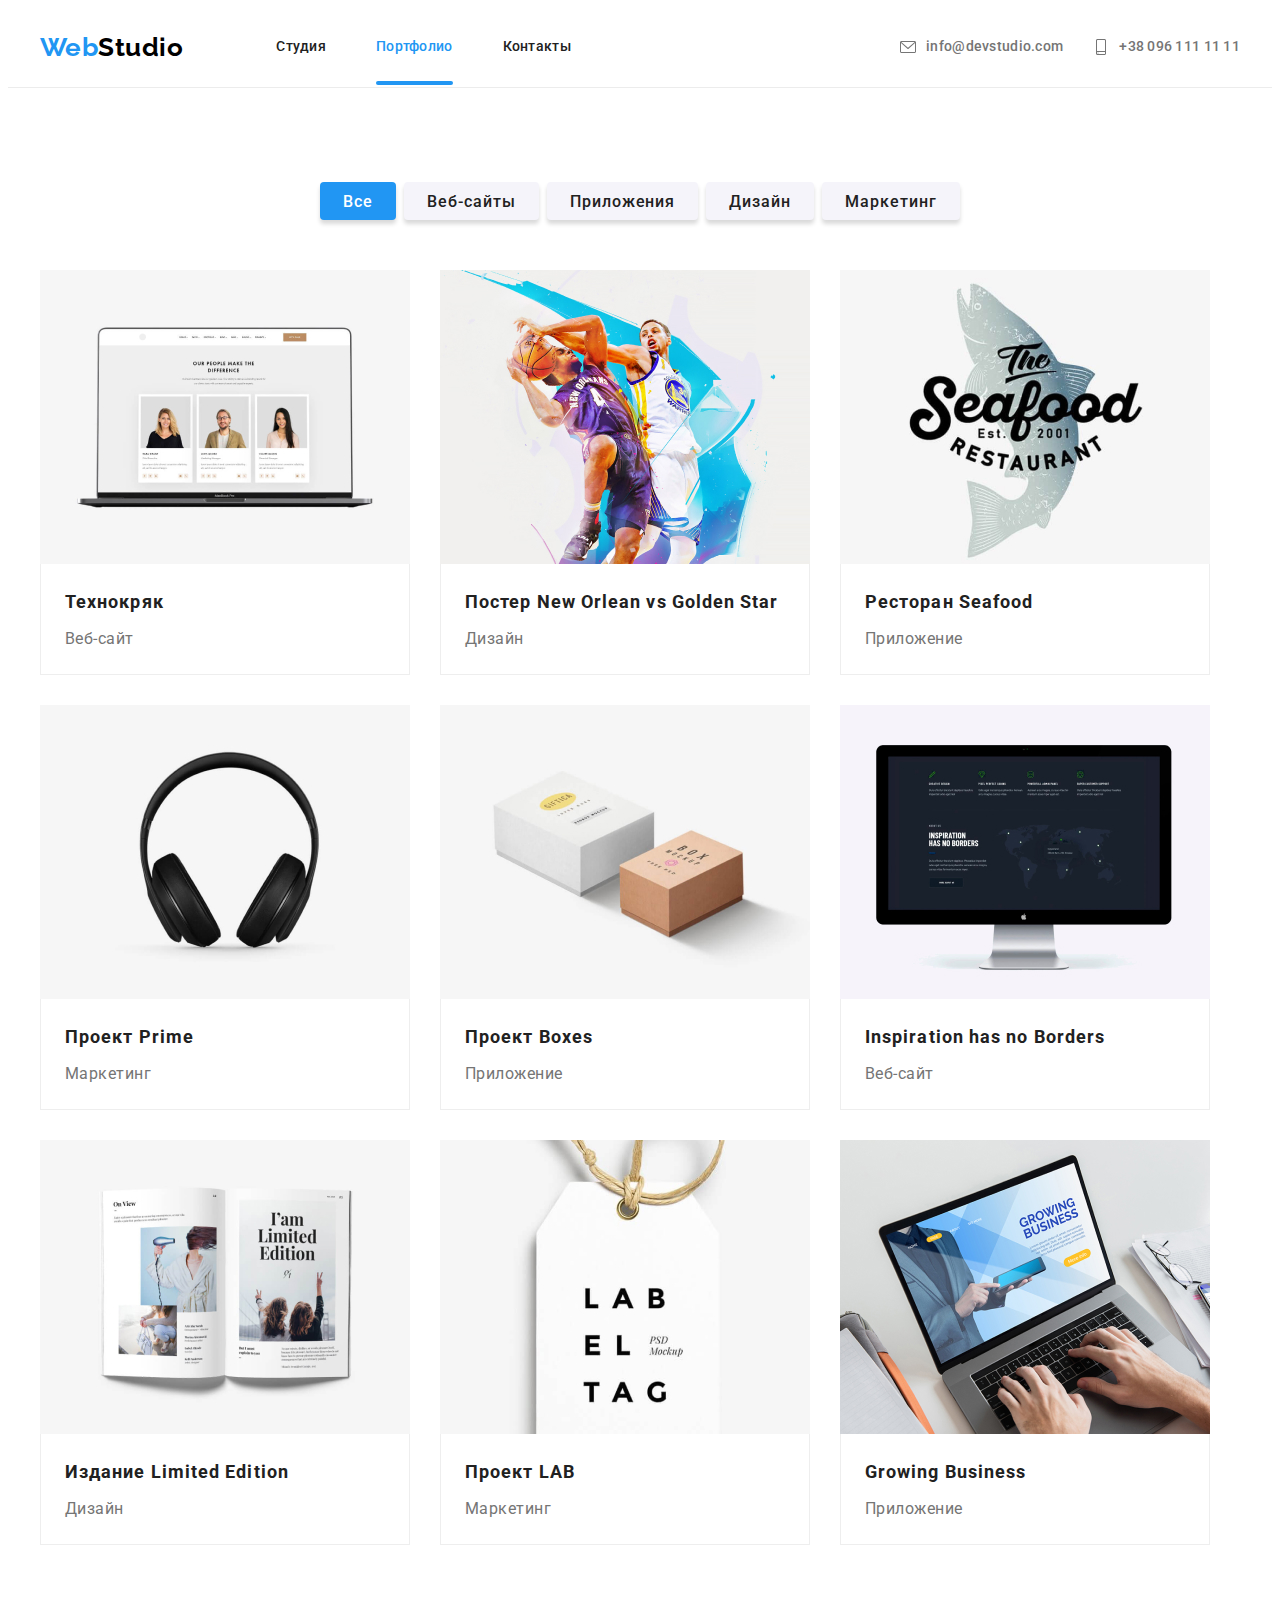
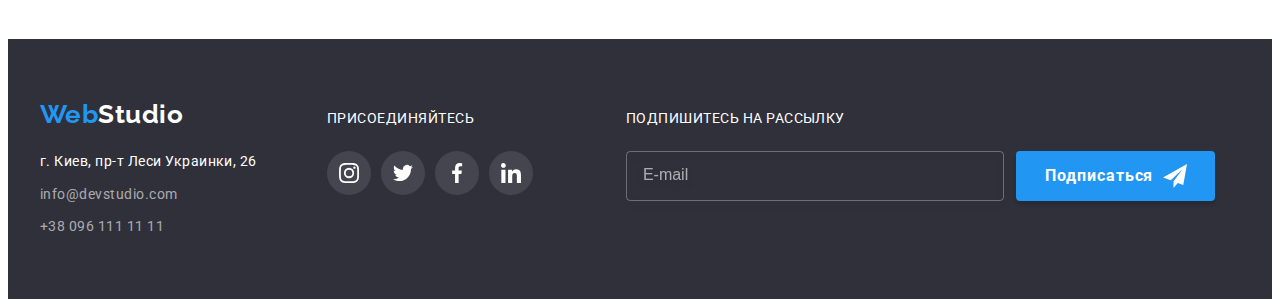
==== commit 13fcbccc: "sass" ====
--- a/portfolio.html
+++ b/portfolio.html
@@ -13,7 +13,7 @@
     <link rel="stylesheet" href="https://cdnjs.cloudflare.com/ajax/libs/modern-normalize/1.1.0/modern-normalize.min.css"
         integrity="sha512-wpPYUAdjBVSE4KJnH1VR1HeZfpl1ub8YT/NKx4PuQ5NmX2tKuGu6U/JRp5y+Y8XG2tV+wKQpNHVUX03MfMFn9Q=="
         crossorigin="anonymous" referrerpolicy="no-referrer" />
-    <link rel="stylesheet" href="./css/styles.css" />
+    <link rel="stylesheet" href="./css/main.min.css" />
 </head>
 
 <body>
--- a/css/main.min.css
+++ b/css/main.min.css
@@ -0,0 +1,2 @@
+:root{--primary-text-color: #212121;--title-text-color: #757575;--accent-text-color: #2196F3;--white-text-color: #FFFFFF;--white-transparency: #FFFFFF99;--black-text-color: #000000;--network-text-color: #AFB1B8;--primary-bg-color: #FFFFFF;--title-bg-color: #F5F4FA;--accent-bg-color: #2F303A;--btn-bg-color: #2196F3;--border-color: #EEEEEE}.visually-hidden{position:absolute;width:1px;height:1px;margin:-1px;border:0;padding:0;white-space:nowrap;-webkit-clip-path:inset(100%);clip-path:inset(100%);clip:rect(0 0 0 0);overflow:hidden}body{background-color:var(--primary-bg-color);color:var(--primary-text-color);font-family:Roboto, sans-serif;letter-spacing:0.03em}.container{width:1200px;padding-left:15px;padding-right:15px;margin-left:auto;margin-right:auto}.section{padding-top:94px;padding-bottom:94px}.section__title{font-weight:700;font-size:36px;line-height:1.17;text-align:center;margin-bottom:50px}h1,h2,h3,p,ul{margin-top:0;margin-bottom:0;padding-left:0}img{display:block;max-width:100%;height:auto}.item{list-style:none;padding:0;margin:0}.link{text-decoration:none}.btn{color:var(--white-text-color);background-color:var(--btn-bg-color);font-family:inherit;font-weight:700;font-size:16px;line-height:1.87;letter-spacing:0.06em;display:inline-block;-webkit-box-shadow:0px 4px 4px rgba(0,0,0,0.15);box-shadow:0px 4px 4px rgba(0,0,0,0.15);border-radius:4px;border:none;cursor:pointer;-webkit-transition:background-color 250ms cubic-bezier(0.4, 0, 0.2, 1);transition:background-color 250ms cubic-bezier(0.4, 0, 0.2, 1)}.btn__primary{padding:10px 32px}.btn:hover,.btn:focus{background-color:#188CE8}.form__btn{margin-top:30px;padding-top:10px;padding-bottom:10px;padding-left:56px;padding-right:55px}.btn__close{display:-webkit-box;display:-ms-flexbox;display:flex;-webkit-box-pack:center;-ms-flex-pack:center;justify-content:center;-webkit-box-align:center;-ms-flex-align:center;align-items:center;position:absolute;top:8px;right:8px;width:30px;height:30px;border-radius:50%;border:1px solid #0000001A;background-color:var(--primary-bg-color);color:#000000;cursor:pointer;padding:0;-webkit-transition:fill 250ms cubic-bezier(0.4, 0, 0.2, 1);transition:fill 250ms cubic-bezier(0.4, 0, 0.2, 1)}.btn__close:hover,.btn__close:focus{fill:var(--btn-bg-color);outline:none}.logo{color:var(--accent-text-color);font-family:'Raleway', sans-serif;font-weight:700;font-size:26px;line-height:1.19}.logo__text{color:var(--black-text-color)}.logo__text--accent{color:var(--white-text-color)}.page-header__logo{display:inline-block;margin-right:93px;padding-top:24px;padding-bottom:24px}.backdrop.is-hidden{visibility:hidden;opacity:0;pointer-events:none}.backdrop{position:fixed;top:0;left:0;width:100%;height:100%;background-color:rgba(0,0,0,0.2);z-index:10;-webkit-transition:opacity 250ms cubic-bezier(0.4, 0, 0.2, 1),visibility 250ms cubic-bezier(0.4, 0, 0.2, 1);transition:opacity 250ms cubic-bezier(0.4, 0, 0.2, 1),visibility 250ms cubic-bezier(0.4, 0, 0.2, 1)}.modal{z-index:1;position:absolute;top:50%;left:50%;-webkit-transform:translate(-50%, -50%);transform:translate(-50%, -50%);width:528px;height:581px;background-color:var(--primary-bg-color);-webkit-box-shadow:0px 1px 3px rgba(0,0,0,0.12),0px 1px 1px rgba(0,0,0,0.14),0px 2px 1px rgba(0,0,0,0.2);box-shadow:0px 1px 3px rgba(0,0,0,0.12),0px 1px 1px rgba(0,0,0,0.14),0px 2px 1px rgba(0,0,0,0.2);border-radius:4px;opacity:1;visibility:visible;display:-webkit-box;display:-ms-flexbox;display:flex;-webkit-box-pack:end;-ms-flex-pack:end;justify-content:flex-end}.form{width:528px;color:var(--primary-text-color);padding:40px;background:var(--primary-bg-color);-webkit-box-shadow:0px 1px 3px rgba(0,0,0,0.12),0px 1px 1px rgba(0,0,0,0.14),0px 2px 1px rgba(0,0,0,0.2);box-shadow:0px 1px 3px rgba(0,0,0,0.12),0px 1px 1px rgba(0,0,0,0.14),0px 2px 1px rgba(0,0,0,0.2);border-radius:4px}.form__title{font-weight:700;font-size:20px;line-height:1.15;text-align:center}.form__container{margin-top:12px;margin-bottom:20px}.form__container .form__field{display:-webkit-box;display:-ms-flexbox;display:flex;-webkit-box-orient:vertical;-webkit-box-direction:normal;-ms-flex-direction:column;flex-direction:column;text-align:left;position:relative}.form__container .form__field:not(:last-child){margin-bottom:10px}.form__label{margin-bottom:4px;font-size:12px;line-height:1.17;letter-spacing:0.01em;color:var(--title-text-color)}.form__input{padding-top:11px;padding-bottom:11px;padding-left:42px;border:1px solid rgba(33,33,33,0.2);border-radius:4px;-webkit-transition:fill 250ms cubic-bezier(0.4, 0, 0.2, 1),border 250ms cubic-bezier(0.4, 0, 0.2, 1);transition:fill 250ms cubic-bezier(0.4, 0, 0.2, 1),border 250ms cubic-bezier(0.4, 0, 0.2, 1)}.form__input:focus{outline:none;border:1px solid #2196F3;cursor:pointer}.form__input:focus ~ .form__icon{fill:#2196F3}.form__input--placing{padding:12px 16px;resize:none}.form__input::-webkit-input-placeholder{font-size:12px;line-height:1.17;letter-spacing:0.01em;color:rgba(117,117,117,0.5)}.form__input:-ms-input-placeholder{font-size:12px;line-height:1.17;letter-spacing:0.01em;color:rgba(117,117,117,0.5)}.form__input::-ms-input-placeholder{font-size:12px;line-height:1.17;letter-spacing:0.01em;color:rgba(117,117,117,0.5)}.form__input::placeholder{font-size:12px;line-height:1.17;letter-spacing:0.01em;color:rgba(117,117,117,0.5)}.form__icon{position:absolute;bottom:11px;left:12px}.checkbox{font-size:14px;line-height:1.71;color:var(--title-text-color);display:-webkit-box;display:-ms-flexbox;display:flex;-webkit-box-align:center;-ms-flex-align:center;align-items:center;-webkit-box-pack:center;-ms-flex-pack:center;justify-content:center}.checkbox__input{position:absolute;width:1px;height:1px;margin:-1px;border:0;padding:0;white-space:nowrap;-webkit-clip-path:inset(100%);clip-path:inset(100%);clip:rect(0 0 0 0);overflow:hidden}.checkbox__icon{display:inline-block;width:16px;height:15px;margin-right:7px;border:2px solid #212121;border-radius:2px}.checkbox__input:checked+.checkbox__icon{border-color:transparent;background-color:#2196F3;background-image:url(../images/icon-checkbox.svg);background-size:contain;background-origin:border-box}.checkbox__input:focus+.checkbox__icon{border-color:#2196F3}.checkbox__agreement{-webkit-text-decoration-line:underline;text-decoration-line:underline;color:#2196F3;padding-left:4px}.social{display:-webkit-box;display:-ms-flexbox;display:flex;-webkit-box-pack:center;-ms-flex-pack:center;justify-content:center;-webkit-box-align:center;-ms-flex-align:center;align-items:center}.social__item:not(:last-child){margin-right:10px}.social__network{display:-webkit-box;display:-ms-flexbox;display:flex;width:44px;height:44px;border-radius:50%;-webkit-box-pack:center;-ms-flex-pack:center;justify-content:center;-webkit-box-align:center;-ms-flex-align:center;align-items:center}.social__network--color{color:var(--network-text-color);background-color:var(--white-text-color);-webkit-transition:color 250ms cubic-bezier(0.4, 0, 0.2, 1),background-color 250ms cubic-bezier(0.4, 0, 0.2, 1);transition:color 250ms cubic-bezier(0.4, 0, 0.2, 1),background-color 250ms cubic-bezier(0.4, 0, 0.2, 1)}.social__network--color-footer{color:var(--white-text-color);background-color:rgba(255,255,255,0.1);-webkit-transition:background-color 250ms cubic-bezier(0.4, 0, 0.2, 1);transition:background-color 250ms cubic-bezier(0.4, 0, 0.2, 1)}.social__network--color:hover,.social__network--color:focus{background-color:var(--btn-bg-color);color:var(--white-text-color)}.social__network--color-footer:hover,.social__network--color-footer:focus{background-color:var(--btn-bg-color)}.social__icon{fill:currentColor}.send{margin-left:93px}.send__form{display:-webkit-box;display:-ms-flexbox;display:flex}.send__input{width:358px;background-color:inherit;border:1px solid rgba(255,255,255,0.3);-webkit-filter:drop-shadow(0px 4px 4px rgba(0,0,0,0.15));filter:drop-shadow(0px 4px 4px rgba(0,0,0,0.15));border-radius:4px;padding-top:15px;padding-bottom:15px;padding-left:16px}.send__input::-webkit-input-placeholder{font-size:16px;line-height:1.25;color:rgba(255,255,255,0.6)}.send__input:-ms-input-placeholder{font-size:16px;line-height:1.25;color:rgba(255,255,255,0.6)}.send__input::-ms-input-placeholder{font-size:16px;line-height:1.25;color:rgba(255,255,255,0.6)}.send__input::placeholder{font-size:16px;line-height:1.25;color:rgba(255,255,255,0.6)}.send__input:focus{outline:none;border:1px solid #2196F3;cursor:pointer}.send__icon{fill:var(--white-text-color);margin-left:10px}.send__btn{margin-left:12px;padding-top:10px;padding-bottom:10px;padding-right:28px;padding-left:29px;display:-webkit-box;display:-ms-flexbox;display:flex;text-align:center;-webkit-box-align:center;-ms-flex-align:center;align-items:center}.flex-btn{display:-webkit-box;display:-ms-flexbox;display:flex;margin-bottom:50px;-webkit-box-pack:center;-ms-flex-pack:center;justify-content:center}.flex-btn .item:not(:last-child){margin-right:8px}.secondary{color:var(--primary-text-color);background-color:var(--title-bg-color);font-family:inherit;font-weight:500;font-size:16px;line-height:1.63;text-align:center;display:block;padding-top:6px;padding-bottom:6px;padding-left:22px;padding-right:22px;height:38px;border-radius:4px;border:1px solid transparent;cursor:pointer;-webkit-transition:color 250ms cubic-bezier(0.4, 0, 0.2, 1),background-color 250ms cubic-bezier(0.4, 0, 0.2, 1),-webkit-box-shadow 250ms cubic-bezier(0.4, 0, 0.2, 1);transition:color 250ms cubic-bezier(0.4, 0, 0.2, 1),background-color 250ms cubic-bezier(0.4, 0, 0.2, 1),-webkit-box-shadow 250ms cubic-bezier(0.4, 0, 0.2, 1);transition:color 250ms cubic-bezier(0.4, 0, 0.2, 1),background-color 250ms cubic-bezier(0.4, 0, 0.2, 1),box-shadow 250ms cubic-bezier(0.4, 0, 0.2, 1);transition:color 250ms cubic-bezier(0.4, 0, 0.2, 1),background-color 250ms cubic-bezier(0.4, 0, 0.2, 1),box-shadow 250ms cubic-bezier(0.4, 0, 0.2, 1),-webkit-box-shadow 250ms cubic-bezier(0.4, 0, 0.2, 1)}.secondary.current{color:var(--white-text-color);background-color:var(--btn-bg-color)}.secondary:hover,.secondary:focus{color:var(--white-text-color);background-color:var(--btn-bg-color);-webkit-box-shadow:0px 3px 1px rgba(0,0,0,0.1),0px 1px 2px rgba(0,0,0,0.08),0px 2px 2px rgba(0,0,0,0.12);box-shadow:0px 3px 1px rgba(0,0,0,0.1),0px 1px 2px rgba(0,0,0,0.08),0px 2px 2px rgba(0,0,0,0.12)}.page-header{position:relative;border-bottom:1px solid #ECECEC}.page-header__nav{display:-webkit-box;display:-ms-flexbox;display:flex;-webkit-box-align:center;-ms-flex-align:center;align-items:center}.site-nav,.connection{font-weight:500;font-size:14px;line-height:1.14;letter-spacing:0.02em;display:-webkit-box;display:-ms-flexbox;display:flex}.connection{margin-left:auto}.site-nav__link{color:var(--primary-text-color);-webkit-transition:color 250ms cubic-bezier(0.4, 0, 0.2, 1);transition:color 250ms cubic-bezier(0.4, 0, 0.2, 1)}.site-nav__link,.connection__link{display:block;padding-top:30px;padding-bottom:30px}.connection__icons{display:-webkit-box;display:-ms-flexbox;display:flex;width:16px;height:16px;margin-right:10px}.connection__link{display:-webkit-box;display:-ms-flexbox;display:flex;-webkit-box-pack:center;-ms-flex-pack:center;justify-content:center;-webkit-box-align:center;-ms-flex-align:center;align-items:center;color:var(--title-text-color);-webkit-transition:color 250ms cubic-bezier(0.4, 0, 0.2, 1);transition:color 250ms cubic-bezier(0.4, 0, 0.2, 1)}.site-nav__item{position:relative}.site-nav__item:not(:last-child){margin-right:50px}.connection__item:not(:last-child){margin-right:30px}.site-nav__link.current::after{display:inline-block;position:absolute;content:"";width:100%;height:4px;bottom:0;left:0;background:var(--btn-bg-color);border-radius:2px}.site-nav__link:hover,.site-nav__link:focus{color:var(--accent-text-color)}.site-nav__link.current{color:var(--accent-text-color)}.connection__icons:hover,.connection__icons:focus{color:var(--accent-text-color)}.connection__link:hover,.connection__link:focus{color:var(--accent-text-color)}.connection__icons{fill:currentColor}.hero{color:var(--primary-bg-color);max-width:1600px;margin-left:auto;margin-right:auto;background-image:-webkit-gradient(linear, left top, right top, from(rgba(47,48,58,0.4)), to(rgba(47,48,58,0.4))),url(../images/hero-photo.jpg);background-image:linear-gradient(to right, rgba(47,48,58,0.4), rgba(47,48,58,0.4)),url(../images/hero-photo.jpg);background-color:var(--accent-bg-color);text-align:center;padding-top:200px;padding-bottom:200px}.hero__title{font-weight:900;font-size:44px;line-height:1.36;letter-spacing:0.06em;text-transform:uppercase;width:696px;margin-top:0;margin-left:auto;margin-right:auto;margin-bottom:30px}.section-feature{padding-bottom:0}.feature__list{display:-webkit-box;display:-ms-flexbox;display:flex}.feature__item:not(:last-child){margin-right:30px}.feature__item{width:270px}.feature__list .feature__title{font-weight:700;font-size:14px;line-height:1.14;text-transform:uppercase}.feature__description{color:var(--title-text-color);font-size:14px;line-height:1.71}.feature__title{margin-bottom:10px}.feature__icons{display:-webkit-box;display:-ms-flexbox;display:flex;height:120px;background-color:var(--title-bg-color);border-radius:4px;-webkit-box-pack:center;-ms-flex-pack:center;justify-content:center;-webkit-box-align:center;-ms-flex-align:center;align-items:center;margin-bottom:30px}.work{display:-webkit-box;display:-ms-flexbox;display:flex}.work__item:not(:last-child){margin-right:30px}.work__item{position:relative}.work__title{position:absolute;content:"";padding-top:27px;padding-bottom:27px;bottom:0;left:0;width:100%;text-align:center;font-style:normal;font-weight:700;font-size:14px;line-height:1.14;text-transform:uppercase;color:var(--white-text-color);background-color:#2F303ACC}.team{background-color:var(--title-bg-color)}.team__list{display:-webkit-box;display:-ms-flexbox;display:flex}.card:not(:last-child){margin-right:30px}.card{background-color:var(--primary-bg-color);-webkit-box-shadow:0px 1px 3px rgba(0,0,0,0.12),0px 1px 1px rgba(0,0,0,0.14),0px 2px 1px rgba(0,0,0,0.2);box-shadow:0px 1px 3px rgba(0,0,0,0.12),0px 1px 1px rgba(0,0,0,0.14),0px 2px 1px rgba(0,0,0,0.2);border-radius:0px 0px 4px 4px}.card__header{padding-top:30px;padding-bottom:30px}.card__name{font-weight:500;font-size:16px;line-height:1.19;text-align:center;padding-bottom:10px}.card__title{color:var(--title-text-color);font-size:16px;line-height:1.19;text-align:center;margin-bottom:16px}.company{display:-webkit-box;display:-ms-flexbox;display:flex}.company__item{width:170px;height:92px}.company__item:not(:last-child){margin-right:30px}.company__logo{display:-webkit-box;display:-ms-flexbox;display:flex;width:100%;height:100%;-webkit-box-pack:center;-ms-flex-pack:center;justify-content:center;-webkit-box-align:center;-ms-flex-align:center;align-items:center;color:#AFB1B8;border:1px solid #AFB1B8;border-radius:4px;-webkit-transition:color 250ms cubic-bezier(0.4, 0, 0.2, 1),border 250ms cubic-bezier(0.4, 0, 0.2, 1);transition:color 250ms cubic-bezier(0.4, 0, 0.2, 1),border 250ms cubic-bezier(0.4, 0, 0.2, 1)}.company__logo:hover,.company__logo:focus{border:1px solid #2196F3;color:#2196F3}.company__icon{fill:currentColor}.section-portfolio .portfolio-title{color:var(--primary-text-color);font-weight:700;font-size:18px;line-height:2;letter-spacing:0.06em}.section-portfolio .title{color:var(--title-text-color);font-size:16px;line-height:1.87}.collection{position:relative;overflow:hidden}.collection-list{position:absolute;content:"";bottom:0;left:0;width:100%;height:100%;display:-webkit-box;display:-ms-flexbox;display:flex;padding:63px 24px;color:var(--white-text-color);background-color:rgba(33,150,243,0.9);font-family:'Roboto';font-weight:400;font-size:18px;line-height:1.56;opacity:0;-webkit-transform:translateY(101%);transform:translateY(101%);-webkit-transition:opacity 250ms cubic-bezier(0.4, 0, 0.2, 1),-webkit-transform 250ms cubic-bezier(0.4, 0, 0.2, 1);transition:opacity 250ms cubic-bezier(0.4, 0, 0.2, 1),-webkit-transform 250ms cubic-bezier(0.4, 0, 0.2, 1);transition:transform 250ms cubic-bezier(0.4, 0, 0.2, 1),opacity 250ms cubic-bezier(0.4, 0, 0.2, 1);transition:transform 250ms cubic-bezier(0.4, 0, 0.2, 1),opacity 250ms cubic-bezier(0.4, 0, 0.2, 1),-webkit-transform 250ms cubic-bezier(0.4, 0, 0.2, 1)}.flex-element .link{display:block;-webkit-transition:-webkit-box-shadow 250ms cubic-bezier(0.4, 0, 0.2, 1);transition:-webkit-box-shadow 250ms cubic-bezier(0.4, 0, 0.2, 1);transition:box-shadow 250ms cubic-bezier(0.4, 0, 0.2, 1);transition:box-shadow 250ms cubic-bezier(0.4, 0, 0.2, 1), -webkit-box-shadow 250ms cubic-bezier(0.4, 0, 0.2, 1)}.flex-element .link:hover .collection-list,.flex-element .link:focus .collection-list{-webkit-transform:translateY(0);transform:translateY(0);opacity:1}.flex-element .link:focus,.flex-element .link:hover{-webkit-box-shadow:0px 1px 1px rgba(0,0,0,0.12),0px 4px 4px rgba(0,0,0,0.06),1px 4px 6px rgba(0,0,0,0.16);box-shadow:0px 1px 1px rgba(0,0,0,0.12),0px 4px 4px rgba(0,0,0,0.06),1px 4px 6px rgba(0,0,0,0.16)}.flex-container{display:-webkit-box;display:-ms-flexbox;display:flex;-ms-flex-wrap:wrap;flex-wrap:wrap}.flex-element{width:370px;margin-right:30px;margin-bottom:30px}.flex-element:nth-child(3n){margin-right:0px}.flex-element:nth-last-child(-n+3){margin-bottom:0px}.portfolio-title{margin-bottom:4px}.card-title{padding-top:20px;padding-left:24px;padding-right:24px;padding-bottom:20px;border-left:1px solid var(--border-color);border-right:1px solid var(--border-color);border-bottom:1px solid var(--border-color)}.page-footer{background-color:var(--accent-bg-color);font-weight:400;font-size:14px;line-height:1.71;padding-top:60px;padding-bottom:60px}.page-footer__container{display:-webkit-box;display:-ms-flexbox;display:flex;-webkit-box-align:baseline;-ms-flex-align:baseline;align-items:baseline}.page-footer--start{margin-right:70px}.page-footer--bottom{color:var(--white-text-color);font-style:inherit;margin-bottom:9px}.page-footer__logo{display:inline-block;margin-bottom:20px}.connection-footer__link{color:var(--white-transparency);-webkit-transition:color 250ms cubic-bezier(0.4, 0, 0.2, 1);transition:color 250ms cubic-bezier(0.4, 0, 0.2, 1)}.connection-footer__link:hover,.connection-footer__link:focus{color:var(--accent-text-color)}.connection-footer__item:not(:last-child){margin-bottom:9px}.page-footer__title{text-transform:uppercase;color:var(--white-text-color);margin-bottom:20px}.page-footer__social{margin-bottom:0px}
+/*# sourceMappingURL=main.min.css.map */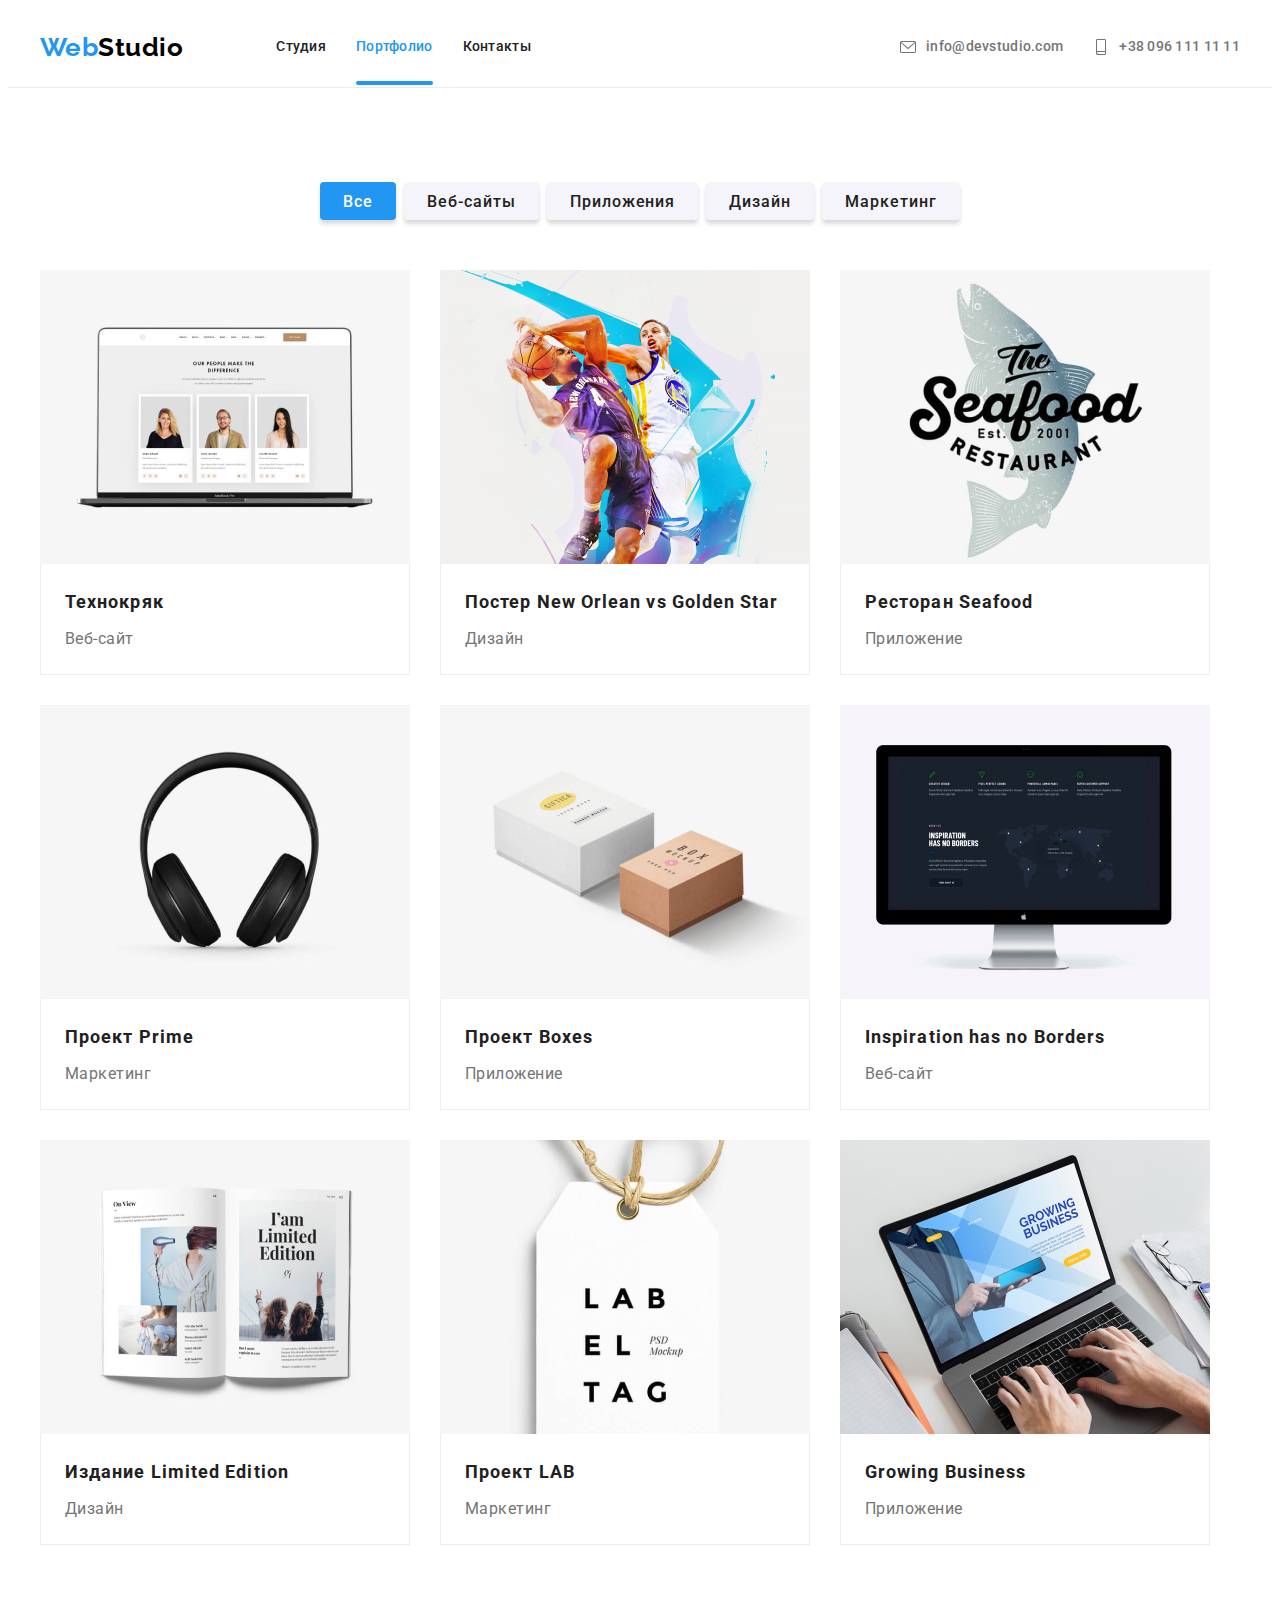
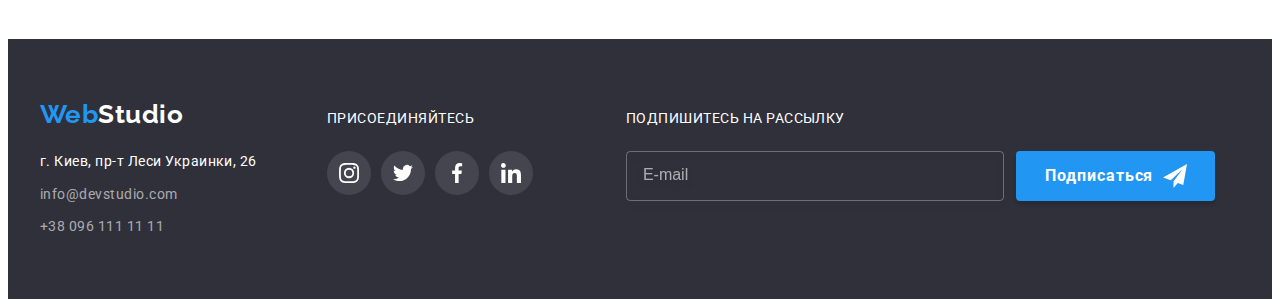
==== commit 9f6f76fd: "использован оператор конкартинации" ====
--- a/portfolio.html
+++ b/portfolio.html
@@ -204,11 +204,11 @@
                     г. Киев, пр-т Леси Украинки, 26<br />
                 </address>
     
-                <ul class="connection-footer">
-                    <li class="item connection-footer__item"><a href="mailto:info@devstudio.com"
-                            class="link connection-footer__link">info@devstudio.com</a></li>
-                    <li class="item connection-footer__item"><a href="tel:+380961111111"
-                            class="link connection-footer__link">+38 096 111 11 11</a></li>
+                <ul>
+                    <li class="item page-footer__item"><a href="mailto:info@devstudio.com"
+                            class="link page-footer__link">info@devstudio.com</a></li>
+                    <li class="item page-footer__item"><a href="tel:+380961111111" class="link page-footer__link">+38 096
+                            111 11 11</a></li>
                 </ul>
             </div>
             <div>
--- a/css/main.min.css
+++ b/css/main.min.css
@@ -1,2 +1,2 @@
-:root{--primary-text-color: #212121;--title-text-color: #757575;--accent-text-color: #2196F3;--white-text-color: #FFFFFF;--white-transparency: #FFFFFF99;--black-text-color: #000000;--network-text-color: #AFB1B8;--primary-bg-color: #FFFFFF;--title-bg-color: #F5F4FA;--accent-bg-color: #2F303A;--btn-bg-color: #2196F3;--border-color: #EEEEEE}.visually-hidden{position:absolute;width:1px;height:1px;margin:-1px;border:0;padding:0;white-space:nowrap;-webkit-clip-path:inset(100%);clip-path:inset(100%);clip:rect(0 0 0 0);overflow:hidden}body{background-color:var(--primary-bg-color);color:var(--primary-text-color);font-family:Roboto, sans-serif;letter-spacing:0.03em}.container{width:1200px;padding-left:15px;padding-right:15px;margin-left:auto;margin-right:auto}.section{padding-top:94px;padding-bottom:94px}.section__title{font-weight:700;font-size:36px;line-height:1.17;text-align:center;margin-bottom:50px}h1,h2,h3,p,ul{margin-top:0;margin-bottom:0;padding-left:0}img{display:block;max-width:100%;height:auto}.item{list-style:none;padding:0;margin:0}.link{text-decoration:none}.btn{color:var(--white-text-color);background-color:var(--btn-bg-color);font-family:inherit;font-weight:700;font-size:16px;line-height:1.87;letter-spacing:0.06em;display:inline-block;-webkit-box-shadow:0px 4px 4px rgba(0,0,0,0.15);box-shadow:0px 4px 4px rgba(0,0,0,0.15);border-radius:4px;border:none;cursor:pointer;-webkit-transition:background-color 250ms cubic-bezier(0.4, 0, 0.2, 1);transition:background-color 250ms cubic-bezier(0.4, 0, 0.2, 1)}.btn__primary{padding:10px 32px}.btn:hover,.btn:focus{background-color:#188CE8}.form__btn{margin-top:30px;padding-top:10px;padding-bottom:10px;padding-left:56px;padding-right:55px}.btn__close{display:-webkit-box;display:-ms-flexbox;display:flex;-webkit-box-pack:center;-ms-flex-pack:center;justify-content:center;-webkit-box-align:center;-ms-flex-align:center;align-items:center;position:absolute;top:8px;right:8px;width:30px;height:30px;border-radius:50%;border:1px solid #0000001A;background-color:var(--primary-bg-color);color:#000000;cursor:pointer;padding:0;-webkit-transition:fill 250ms cubic-bezier(0.4, 0, 0.2, 1);transition:fill 250ms cubic-bezier(0.4, 0, 0.2, 1)}.btn__close:hover,.btn__close:focus{fill:var(--btn-bg-color);outline:none}.logo{color:var(--accent-text-color);font-family:'Raleway', sans-serif;font-weight:700;font-size:26px;line-height:1.19}.logo__text{color:var(--black-text-color)}.logo__text--accent{color:var(--white-text-color)}.page-header__logo{display:inline-block;margin-right:93px;padding-top:24px;padding-bottom:24px}.backdrop.is-hidden{visibility:hidden;opacity:0;pointer-events:none}.backdrop{position:fixed;top:0;left:0;width:100%;height:100%;background-color:rgba(0,0,0,0.2);z-index:10;-webkit-transition:opacity 250ms cubic-bezier(0.4, 0, 0.2, 1),visibility 250ms cubic-bezier(0.4, 0, 0.2, 1);transition:opacity 250ms cubic-bezier(0.4, 0, 0.2, 1),visibility 250ms cubic-bezier(0.4, 0, 0.2, 1)}.modal{z-index:1;position:absolute;top:50%;left:50%;-webkit-transform:translate(-50%, -50%);transform:translate(-50%, -50%);width:528px;height:581px;background-color:var(--primary-bg-color);-webkit-box-shadow:0px 1px 3px rgba(0,0,0,0.12),0px 1px 1px rgba(0,0,0,0.14),0px 2px 1px rgba(0,0,0,0.2);box-shadow:0px 1px 3px rgba(0,0,0,0.12),0px 1px 1px rgba(0,0,0,0.14),0px 2px 1px rgba(0,0,0,0.2);border-radius:4px;opacity:1;visibility:visible;display:-webkit-box;display:-ms-flexbox;display:flex;-webkit-box-pack:end;-ms-flex-pack:end;justify-content:flex-end}.form{width:528px;color:var(--primary-text-color);padding:40px;background:var(--primary-bg-color);-webkit-box-shadow:0px 1px 3px rgba(0,0,0,0.12),0px 1px 1px rgba(0,0,0,0.14),0px 2px 1px rgba(0,0,0,0.2);box-shadow:0px 1px 3px rgba(0,0,0,0.12),0px 1px 1px rgba(0,0,0,0.14),0px 2px 1px rgba(0,0,0,0.2);border-radius:4px}.form__title{font-weight:700;font-size:20px;line-height:1.15;text-align:center}.form__container{margin-top:12px;margin-bottom:20px}.form__container .form__field{display:-webkit-box;display:-ms-flexbox;display:flex;-webkit-box-orient:vertical;-webkit-box-direction:normal;-ms-flex-direction:column;flex-direction:column;text-align:left;position:relative}.form__container .form__field:not(:last-child){margin-bottom:10px}.form__label{margin-bottom:4px;font-size:12px;line-height:1.17;letter-spacing:0.01em;color:var(--title-text-color)}.form__input{padding-top:11px;padding-bottom:11px;padding-left:42px;border:1px solid rgba(33,33,33,0.2);border-radius:4px;-webkit-transition:fill 250ms cubic-bezier(0.4, 0, 0.2, 1),border 250ms cubic-bezier(0.4, 0, 0.2, 1);transition:fill 250ms cubic-bezier(0.4, 0, 0.2, 1),border 250ms cubic-bezier(0.4, 0, 0.2, 1)}.form__input:focus{outline:none;border:1px solid #2196F3;cursor:pointer}.form__input:focus ~ .form__icon{fill:#2196F3}.form__input--placing{padding:12px 16px;resize:none}.form__input::-webkit-input-placeholder{font-size:12px;line-height:1.17;letter-spacing:0.01em;color:rgba(117,117,117,0.5)}.form__input:-ms-input-placeholder{font-size:12px;line-height:1.17;letter-spacing:0.01em;color:rgba(117,117,117,0.5)}.form__input::-ms-input-placeholder{font-size:12px;line-height:1.17;letter-spacing:0.01em;color:rgba(117,117,117,0.5)}.form__input::placeholder{font-size:12px;line-height:1.17;letter-spacing:0.01em;color:rgba(117,117,117,0.5)}.form__icon{position:absolute;bottom:11px;left:12px}.checkbox{font-size:14px;line-height:1.71;color:var(--title-text-color);display:-webkit-box;display:-ms-flexbox;display:flex;-webkit-box-align:center;-ms-flex-align:center;align-items:center;-webkit-box-pack:center;-ms-flex-pack:center;justify-content:center}.checkbox__input{position:absolute;width:1px;height:1px;margin:-1px;border:0;padding:0;white-space:nowrap;-webkit-clip-path:inset(100%);clip-path:inset(100%);clip:rect(0 0 0 0);overflow:hidden}.checkbox__icon{display:inline-block;width:16px;height:15px;margin-right:7px;border:2px solid #212121;border-radius:2px}.checkbox__input:checked+.checkbox__icon{border-color:transparent;background-color:#2196F3;background-image:url(../images/icon-checkbox.svg);background-size:contain;background-origin:border-box}.checkbox__input:focus+.checkbox__icon{border-color:#2196F3}.checkbox__agreement{-webkit-text-decoration-line:underline;text-decoration-line:underline;color:#2196F3;padding-left:4px}.social{display:-webkit-box;display:-ms-flexbox;display:flex;-webkit-box-pack:center;-ms-flex-pack:center;justify-content:center;-webkit-box-align:center;-ms-flex-align:center;align-items:center}.social__item:not(:last-child){margin-right:10px}.social__network{display:-webkit-box;display:-ms-flexbox;display:flex;width:44px;height:44px;border-radius:50%;-webkit-box-pack:center;-ms-flex-pack:center;justify-content:center;-webkit-box-align:center;-ms-flex-align:center;align-items:center}.social__network--color{color:var(--network-text-color);background-color:var(--white-text-color);-webkit-transition:color 250ms cubic-bezier(0.4, 0, 0.2, 1),background-color 250ms cubic-bezier(0.4, 0, 0.2, 1);transition:color 250ms cubic-bezier(0.4, 0, 0.2, 1),background-color 250ms cubic-bezier(0.4, 0, 0.2, 1)}.social__network--color-footer{color:var(--white-text-color);background-color:rgba(255,255,255,0.1);-webkit-transition:background-color 250ms cubic-bezier(0.4, 0, 0.2, 1);transition:background-color 250ms cubic-bezier(0.4, 0, 0.2, 1)}.social__network--color:hover,.social__network--color:focus{background-color:var(--btn-bg-color);color:var(--white-text-color)}.social__network--color-footer:hover,.social__network--color-footer:focus{background-color:var(--btn-bg-color)}.social__icon{fill:currentColor}.send{margin-left:93px}.send__form{display:-webkit-box;display:-ms-flexbox;display:flex}.send__input{width:358px;background-color:inherit;border:1px solid rgba(255,255,255,0.3);-webkit-filter:drop-shadow(0px 4px 4px rgba(0,0,0,0.15));filter:drop-shadow(0px 4px 4px rgba(0,0,0,0.15));border-radius:4px;padding-top:15px;padding-bottom:15px;padding-left:16px}.send__input::-webkit-input-placeholder{font-size:16px;line-height:1.25;color:rgba(255,255,255,0.6)}.send__input:-ms-input-placeholder{font-size:16px;line-height:1.25;color:rgba(255,255,255,0.6)}.send__input::-ms-input-placeholder{font-size:16px;line-height:1.25;color:rgba(255,255,255,0.6)}.send__input::placeholder{font-size:16px;line-height:1.25;color:rgba(255,255,255,0.6)}.send__input:focus{outline:none;border:1px solid #2196F3;cursor:pointer}.send__icon{fill:var(--white-text-color);margin-left:10px}.send__btn{margin-left:12px;padding-top:10px;padding-bottom:10px;padding-right:28px;padding-left:29px;display:-webkit-box;display:-ms-flexbox;display:flex;text-align:center;-webkit-box-align:center;-ms-flex-align:center;align-items:center}.flex-btn{display:-webkit-box;display:-ms-flexbox;display:flex;margin-bottom:50px;-webkit-box-pack:center;-ms-flex-pack:center;justify-content:center}.flex-btn .item:not(:last-child){margin-right:8px}.secondary{color:var(--primary-text-color);background-color:var(--title-bg-color);font-family:inherit;font-weight:500;font-size:16px;line-height:1.63;text-align:center;display:block;padding-top:6px;padding-bottom:6px;padding-left:22px;padding-right:22px;height:38px;border-radius:4px;border:1px solid transparent;cursor:pointer;-webkit-transition:color 250ms cubic-bezier(0.4, 0, 0.2, 1),background-color 250ms cubic-bezier(0.4, 0, 0.2, 1),-webkit-box-shadow 250ms cubic-bezier(0.4, 0, 0.2, 1);transition:color 250ms cubic-bezier(0.4, 0, 0.2, 1),background-color 250ms cubic-bezier(0.4, 0, 0.2, 1),-webkit-box-shadow 250ms cubic-bezier(0.4, 0, 0.2, 1);transition:color 250ms cubic-bezier(0.4, 0, 0.2, 1),background-color 250ms cubic-bezier(0.4, 0, 0.2, 1),box-shadow 250ms cubic-bezier(0.4, 0, 0.2, 1);transition:color 250ms cubic-bezier(0.4, 0, 0.2, 1),background-color 250ms cubic-bezier(0.4, 0, 0.2, 1),box-shadow 250ms cubic-bezier(0.4, 0, 0.2, 1),-webkit-box-shadow 250ms cubic-bezier(0.4, 0, 0.2, 1)}.secondary.current{color:var(--white-text-color);background-color:var(--btn-bg-color)}.secondary:hover,.secondary:focus{color:var(--white-text-color);background-color:var(--btn-bg-color);-webkit-box-shadow:0px 3px 1px rgba(0,0,0,0.1),0px 1px 2px rgba(0,0,0,0.08),0px 2px 2px rgba(0,0,0,0.12);box-shadow:0px 3px 1px rgba(0,0,0,0.1),0px 1px 2px rgba(0,0,0,0.08),0px 2px 2px rgba(0,0,0,0.12)}.page-header{position:relative;border-bottom:1px solid #ECECEC}.page-header__nav{display:-webkit-box;display:-ms-flexbox;display:flex;-webkit-box-align:center;-ms-flex-align:center;align-items:center}.site-nav,.connection{font-weight:500;font-size:14px;line-height:1.14;letter-spacing:0.02em;display:-webkit-box;display:-ms-flexbox;display:flex}.connection{margin-left:auto}.site-nav__link{color:var(--primary-text-color);-webkit-transition:color 250ms cubic-bezier(0.4, 0, 0.2, 1);transition:color 250ms cubic-bezier(0.4, 0, 0.2, 1)}.site-nav__link,.connection__link{display:block;padding-top:30px;padding-bottom:30px}.connection__icons{display:-webkit-box;display:-ms-flexbox;display:flex;width:16px;height:16px;margin-right:10px}.connection__link{display:-webkit-box;display:-ms-flexbox;display:flex;-webkit-box-pack:center;-ms-flex-pack:center;justify-content:center;-webkit-box-align:center;-ms-flex-align:center;align-items:center;color:var(--title-text-color);-webkit-transition:color 250ms cubic-bezier(0.4, 0, 0.2, 1);transition:color 250ms cubic-bezier(0.4, 0, 0.2, 1)}.site-nav__item{position:relative}.site-nav__item:not(:last-child){margin-right:50px}.connection__item:not(:last-child){margin-right:30px}.site-nav__link.current::after{display:inline-block;position:absolute;content:"";width:100%;height:4px;bottom:0;left:0;background:var(--btn-bg-color);border-radius:2px}.site-nav__link:hover,.site-nav__link:focus{color:var(--accent-text-color)}.site-nav__link.current{color:var(--accent-text-color)}.connection__icons:hover,.connection__icons:focus{color:var(--accent-text-color)}.connection__link:hover,.connection__link:focus{color:var(--accent-text-color)}.connection__icons{fill:currentColor}.hero{color:var(--primary-bg-color);max-width:1600px;margin-left:auto;margin-right:auto;background-image:-webkit-gradient(linear, left top, right top, from(rgba(47,48,58,0.4)), to(rgba(47,48,58,0.4))),url(../images/hero-photo.jpg);background-image:linear-gradient(to right, rgba(47,48,58,0.4), rgba(47,48,58,0.4)),url(../images/hero-photo.jpg);background-color:var(--accent-bg-color);text-align:center;padding-top:200px;padding-bottom:200px}.hero__title{font-weight:900;font-size:44px;line-height:1.36;letter-spacing:0.06em;text-transform:uppercase;width:696px;margin-top:0;margin-left:auto;margin-right:auto;margin-bottom:30px}.section-feature{padding-bottom:0}.feature__list{display:-webkit-box;display:-ms-flexbox;display:flex}.feature__item:not(:last-child){margin-right:30px}.feature__item{width:270px}.feature__list .feature__title{font-weight:700;font-size:14px;line-height:1.14;text-transform:uppercase}.feature__description{color:var(--title-text-color);font-size:14px;line-height:1.71}.feature__title{margin-bottom:10px}.feature__icons{display:-webkit-box;display:-ms-flexbox;display:flex;height:120px;background-color:var(--title-bg-color);border-radius:4px;-webkit-box-pack:center;-ms-flex-pack:center;justify-content:center;-webkit-box-align:center;-ms-flex-align:center;align-items:center;margin-bottom:30px}.work{display:-webkit-box;display:-ms-flexbox;display:flex}.work__item:not(:last-child){margin-right:30px}.work__item{position:relative}.work__title{position:absolute;content:"";padding-top:27px;padding-bottom:27px;bottom:0;left:0;width:100%;text-align:center;font-style:normal;font-weight:700;font-size:14px;line-height:1.14;text-transform:uppercase;color:var(--white-text-color);background-color:#2F303ACC}.team{background-color:var(--title-bg-color)}.team__list{display:-webkit-box;display:-ms-flexbox;display:flex}.card:not(:last-child){margin-right:30px}.card{background-color:var(--primary-bg-color);-webkit-box-shadow:0px 1px 3px rgba(0,0,0,0.12),0px 1px 1px rgba(0,0,0,0.14),0px 2px 1px rgba(0,0,0,0.2);box-shadow:0px 1px 3px rgba(0,0,0,0.12),0px 1px 1px rgba(0,0,0,0.14),0px 2px 1px rgba(0,0,0,0.2);border-radius:0px 0px 4px 4px}.card__header{padding-top:30px;padding-bottom:30px}.card__name{font-weight:500;font-size:16px;line-height:1.19;text-align:center;padding-bottom:10px}.card__title{color:var(--title-text-color);font-size:16px;line-height:1.19;text-align:center;margin-bottom:16px}.company{display:-webkit-box;display:-ms-flexbox;display:flex}.company__item{width:170px;height:92px}.company__item:not(:last-child){margin-right:30px}.company__logo{display:-webkit-box;display:-ms-flexbox;display:flex;width:100%;height:100%;-webkit-box-pack:center;-ms-flex-pack:center;justify-content:center;-webkit-box-align:center;-ms-flex-align:center;align-items:center;color:#AFB1B8;border:1px solid #AFB1B8;border-radius:4px;-webkit-transition:color 250ms cubic-bezier(0.4, 0, 0.2, 1),border 250ms cubic-bezier(0.4, 0, 0.2, 1);transition:color 250ms cubic-bezier(0.4, 0, 0.2, 1),border 250ms cubic-bezier(0.4, 0, 0.2, 1)}.company__logo:hover,.company__logo:focus{border:1px solid #2196F3;color:#2196F3}.company__icon{fill:currentColor}.section-portfolio .portfolio-title{color:var(--primary-text-color);font-weight:700;font-size:18px;line-height:2;letter-spacing:0.06em}.section-portfolio .title{color:var(--title-text-color);font-size:16px;line-height:1.87}.collection{position:relative;overflow:hidden}.collection-list{position:absolute;content:"";bottom:0;left:0;width:100%;height:100%;display:-webkit-box;display:-ms-flexbox;display:flex;padding:63px 24px;color:var(--white-text-color);background-color:rgba(33,150,243,0.9);font-family:'Roboto';font-weight:400;font-size:18px;line-height:1.56;opacity:0;-webkit-transform:translateY(101%);transform:translateY(101%);-webkit-transition:opacity 250ms cubic-bezier(0.4, 0, 0.2, 1),-webkit-transform 250ms cubic-bezier(0.4, 0, 0.2, 1);transition:opacity 250ms cubic-bezier(0.4, 0, 0.2, 1),-webkit-transform 250ms cubic-bezier(0.4, 0, 0.2, 1);transition:transform 250ms cubic-bezier(0.4, 0, 0.2, 1),opacity 250ms cubic-bezier(0.4, 0, 0.2, 1);transition:transform 250ms cubic-bezier(0.4, 0, 0.2, 1),opacity 250ms cubic-bezier(0.4, 0, 0.2, 1),-webkit-transform 250ms cubic-bezier(0.4, 0, 0.2, 1)}.flex-element .link{display:block;-webkit-transition:-webkit-box-shadow 250ms cubic-bezier(0.4, 0, 0.2, 1);transition:-webkit-box-shadow 250ms cubic-bezier(0.4, 0, 0.2, 1);transition:box-shadow 250ms cubic-bezier(0.4, 0, 0.2, 1);transition:box-shadow 250ms cubic-bezier(0.4, 0, 0.2, 1), -webkit-box-shadow 250ms cubic-bezier(0.4, 0, 0.2, 1)}.flex-element .link:hover .collection-list,.flex-element .link:focus .collection-list{-webkit-transform:translateY(0);transform:translateY(0);opacity:1}.flex-element .link:focus,.flex-element .link:hover{-webkit-box-shadow:0px 1px 1px rgba(0,0,0,0.12),0px 4px 4px rgba(0,0,0,0.06),1px 4px 6px rgba(0,0,0,0.16);box-shadow:0px 1px 1px rgba(0,0,0,0.12),0px 4px 4px rgba(0,0,0,0.06),1px 4px 6px rgba(0,0,0,0.16)}.flex-container{display:-webkit-box;display:-ms-flexbox;display:flex;-ms-flex-wrap:wrap;flex-wrap:wrap}.flex-element{width:370px;margin-right:30px;margin-bottom:30px}.flex-element:nth-child(3n){margin-right:0px}.flex-element:nth-last-child(-n+3){margin-bottom:0px}.portfolio-title{margin-bottom:4px}.card-title{padding-top:20px;padding-left:24px;padding-right:24px;padding-bottom:20px;border-left:1px solid var(--border-color);border-right:1px solid var(--border-color);border-bottom:1px solid var(--border-color)}.page-footer{background-color:var(--accent-bg-color);font-weight:400;font-size:14px;line-height:1.71;padding-top:60px;padding-bottom:60px}.page-footer__container{display:-webkit-box;display:-ms-flexbox;display:flex;-webkit-box-align:baseline;-ms-flex-align:baseline;align-items:baseline}.page-footer--start{margin-right:70px}.page-footer--bottom{color:var(--white-text-color);font-style:inherit;margin-bottom:9px}.page-footer__logo{display:inline-block;margin-bottom:20px}.connection-footer__link{color:var(--white-transparency);-webkit-transition:color 250ms cubic-bezier(0.4, 0, 0.2, 1);transition:color 250ms cubic-bezier(0.4, 0, 0.2, 1)}.connection-footer__link:hover,.connection-footer__link:focus{color:var(--accent-text-color)}.connection-footer__item:not(:last-child){margin-bottom:9px}.page-footer__title{text-transform:uppercase;color:var(--white-text-color);margin-bottom:20px}.page-footer__social{margin-bottom:0px}
+:root{--primary-text-color: #212121;--title-text-color: #757575;--accent-text-color: #2196F3;--white-text-color: #FFFFFF;--white-transparency: #FFFFFF99;--black-text-color: #000000;--network-text-color: #AFB1B8;--primary-bg-color: #FFFFFF;--title-bg-color: #F5F4FA;--accent-bg-color: #2F303A;--btn-bg-color: #2196F3;--border-color: #EEEEEE}.visually-hidden{position:absolute;width:1px;height:1px;margin:-1px;border:0;padding:0;white-space:nowrap;-webkit-clip-path:inset(100%);clip-path:inset(100%);clip:rect(0 0 0 0);overflow:hidden}body{background-color:var(--primary-bg-color);color:var(--primary-text-color);font-family:Roboto, sans-serif;letter-spacing:0.03em}.container{width:1200px;padding-left:15px;padding-right:15px;margin-left:auto;margin-right:auto}.section{padding-top:94px;padding-bottom:94px}.section__title{font-weight:700;font-size:36px;line-height:1.17;text-align:center;margin-bottom:50px}h1,h2,h3,p,ul{margin-top:0;margin-bottom:0;padding-left:0}img{display:block;max-width:100%;height:auto}.item{list-style:none;padding:0;margin:0}.link{text-decoration:none}.btn{color:var(--white-text-color);background-color:var(--btn-bg-color);font-family:inherit;font-weight:700;font-size:16px;line-height:1.87;letter-spacing:0.06em;display:inline-block;-webkit-box-shadow:0px 4px 4px rgba(0,0,0,0.15);box-shadow:0px 4px 4px rgba(0,0,0,0.15);border-radius:4px;border:none;cursor:pointer;-webkit-transition:background-color 250ms cubic-bezier(0.4, 0, 0.2, 1);transition:background-color 250ms cubic-bezier(0.4, 0, 0.2, 1)}.btn__primary{padding:10px 32px}.btn:hover,.btn:focus{background-color:#188CE8}.form__btn{margin-top:30px;padding-top:10px;padding-bottom:10px;padding-left:56px;padding-right:55px}.btn__close{display:-webkit-box;display:-ms-flexbox;display:flex;-webkit-box-pack:center;-ms-flex-pack:center;justify-content:center;-webkit-box-align:center;-ms-flex-align:center;align-items:center;position:absolute;top:8px;right:8px;width:30px;height:30px;border-radius:50%;border:1px solid #0000001A;background-color:var(--primary-bg-color);color:#000000;cursor:pointer;padding:0;-webkit-transition:fill 250ms cubic-bezier(0.4, 0, 0.2, 1);transition:fill 250ms cubic-bezier(0.4, 0, 0.2, 1)}.btn__close:hover,.btn__close:focus{fill:var(--btn-bg-color);outline:none}.logo{color:var(--accent-text-color);font-family:'Raleway', sans-serif;font-weight:700;font-size:26px;line-height:1.19}.logo__text{color:var(--black-text-color)}.logo__text--accent{color:var(--white-text-color)}.page-header__logo{display:inline-block;margin-right:93px;padding-top:24px;padding-bottom:24px}.backdrop.is-hidden{visibility:hidden;opacity:0;pointer-events:none}.backdrop{position:fixed;top:0;left:0;width:100%;height:100%;background-color:rgba(0,0,0,0.2);z-index:10;-webkit-transition:opacity 250ms cubic-bezier(0.4, 0, 0.2, 1),visibility 250ms cubic-bezier(0.4, 0, 0.2, 1);transition:opacity 250ms cubic-bezier(0.4, 0, 0.2, 1),visibility 250ms cubic-bezier(0.4, 0, 0.2, 1)}.modal{z-index:1;position:absolute;top:50%;left:50%;-webkit-transform:translate(-50%, -50%);transform:translate(-50%, -50%);width:528px;height:581px;background-color:var(--primary-bg-color);-webkit-box-shadow:0px 1px 3px rgba(0,0,0,0.12),0px 1px 1px rgba(0,0,0,0.14),0px 2px 1px rgba(0,0,0,0.2);box-shadow:0px 1px 3px rgba(0,0,0,0.12),0px 1px 1px rgba(0,0,0,0.14),0px 2px 1px rgba(0,0,0,0.2);border-radius:4px;opacity:1;visibility:visible;display:-webkit-box;display:-ms-flexbox;display:flex;-webkit-box-pack:end;-ms-flex-pack:end;justify-content:flex-end}.form{width:528px;color:var(--primary-text-color);padding:40px;background:var(--primary-bg-color);-webkit-box-shadow:0px 1px 3px rgba(0,0,0,0.12),0px 1px 1px rgba(0,0,0,0.14),0px 2px 1px rgba(0,0,0,0.2);box-shadow:0px 1px 3px rgba(0,0,0,0.12),0px 1px 1px rgba(0,0,0,0.14),0px 2px 1px rgba(0,0,0,0.2);border-radius:4px}.form__title{font-weight:700;font-size:20px;line-height:1.15;text-align:center}.form__container{margin-top:12px;margin-bottom:20px}.form__container .form__field{display:-webkit-box;display:-ms-flexbox;display:flex;-webkit-box-orient:vertical;-webkit-box-direction:normal;-ms-flex-direction:column;flex-direction:column;text-align:left;position:relative}.form__container .form__field:not(:last-child){margin-bottom:10px}.form__label{margin-bottom:4px;font-size:12px;line-height:1.17;letter-spacing:0.01em;color:var(--title-text-color)}.form__icon{position:absolute;bottom:11px;left:12px}.form__input{padding-top:11px;padding-bottom:11px;padding-left:42px;border:1px solid rgba(33,33,33,0.2);border-radius:4px;-webkit-transition:fill 250ms cubic-bezier(0.4, 0, 0.2, 1),border 250ms cubic-bezier(0.4, 0, 0.2, 1);transition:fill 250ms cubic-bezier(0.4, 0, 0.2, 1),border 250ms cubic-bezier(0.4, 0, 0.2, 1)}.form__input:focus{outline:none;border:1px solid #2196F3;cursor:pointer}.form__input:focus ~ .form__icon{fill:#2196F3}.form__input--placing{padding:12px 16px;resize:none}.form__input::-webkit-input-placeholder{font-size:12px;line-height:1.17;letter-spacing:0.01em;color:rgba(117,117,117,0.5)}.form__input:-ms-input-placeholder{font-size:12px;line-height:1.17;letter-spacing:0.01em;color:rgba(117,117,117,0.5)}.form__input::-ms-input-placeholder{font-size:12px;line-height:1.17;letter-spacing:0.01em;color:rgba(117,117,117,0.5)}.form__input::placeholder{font-size:12px;line-height:1.17;letter-spacing:0.01em;color:rgba(117,117,117,0.5)}.checkbox{font-size:14px;line-height:1.71;color:var(--title-text-color);display:-webkit-box;display:-ms-flexbox;display:flex;-webkit-box-align:center;-ms-flex-align:center;align-items:center;-webkit-box-pack:center;-ms-flex-pack:center;justify-content:center}.checkbox__input{position:absolute;width:1px;height:1px;margin:-1px;border:0;padding:0;white-space:nowrap;-webkit-clip-path:inset(100%);clip-path:inset(100%);clip:rect(0 0 0 0);overflow:hidden}.checkbox__icon{display:inline-block;width:16px;height:15px;margin-right:7px;border:2px solid #212121;border-radius:2px}.checkbox__agreement{-webkit-text-decoration-line:underline;text-decoration-line:underline;color:#2196F3;padding-left:4px}.checkbox__input:checked+.checkbox__icon{border-color:transparent;background-color:#2196F3;background-image:url(../images/icon-checkbox.svg);background-size:contain;background-origin:border-box}.checkbox__input:focus+.checkbox__icon{border-color:#2196F3}.social{display:-webkit-box;display:-ms-flexbox;display:flex;-webkit-box-pack:center;-ms-flex-pack:center;justify-content:center;-webkit-box-align:center;-ms-flex-align:center;align-items:center}.social__item:not(:last-child){margin-right:10px}.social__icon{fill:currentColor}.social__network{display:-webkit-box;display:-ms-flexbox;display:flex;width:44px;height:44px;border-radius:50%;-webkit-box-pack:center;-ms-flex-pack:center;justify-content:center;-webkit-box-align:center;-ms-flex-align:center;align-items:center}.social__network--color{color:var(--network-text-color);background-color:var(--white-text-color);-webkit-transition:color 250ms cubic-bezier(0.4, 0, 0.2, 1),background-color 250ms cubic-bezier(0.4, 0, 0.2, 1);transition:color 250ms cubic-bezier(0.4, 0, 0.2, 1),background-color 250ms cubic-bezier(0.4, 0, 0.2, 1)}.social__network--color-footer{color:var(--white-text-color);background-color:rgba(255,255,255,0.1);-webkit-transition:background-color 250ms cubic-bezier(0.4, 0, 0.2, 1);transition:background-color 250ms cubic-bezier(0.4, 0, 0.2, 1)}.social__network--color:hover,.social__network--color:focus{background-color:var(--btn-bg-color);color:var(--white-text-color)}.social__network--color-footer:hover,.social__network--color-footer:focus{background-color:var(--btn-bg-color)}.send{margin-left:93px}.send__form{display:-webkit-box;display:-ms-flexbox;display:flex}.send__icon{fill:var(--white-text-color);margin-left:10px}.send__btn{margin-left:12px;padding-top:10px;padding-bottom:10px;padding-right:28px;padding-left:29px;display:-webkit-box;display:-ms-flexbox;display:flex;text-align:center;-webkit-box-align:center;-ms-flex-align:center;align-items:center}.send__input{width:358px;background-color:inherit;border:1px solid rgba(255,255,255,0.3);-webkit-filter:drop-shadow(0px 4px 4px rgba(0,0,0,0.15));filter:drop-shadow(0px 4px 4px rgba(0,0,0,0.15));border-radius:4px;padding-top:15px;padding-bottom:15px;padding-left:16px}.send__input::-webkit-input-placeholder{font-size:16px;line-height:1.25;color:rgba(255,255,255,0.6)}.send__input:-ms-input-placeholder{font-size:16px;line-height:1.25;color:rgba(255,255,255,0.6)}.send__input::-ms-input-placeholder{font-size:16px;line-height:1.25;color:rgba(255,255,255,0.6)}.send__input::placeholder{font-size:16px;line-height:1.25;color:rgba(255,255,255,0.6)}.send__input:focus{outline:none;border:1px solid #2196F3;cursor:pointer}.flex-btn{display:-webkit-box;display:-ms-flexbox;display:flex;margin-bottom:50px;-webkit-box-pack:center;-ms-flex-pack:center;justify-content:center}.flex-btn .item:not(:last-child){margin-right:8px}.secondary{color:var(--primary-text-color);background-color:var(--title-bg-color);font-family:inherit;font-weight:500;font-size:16px;line-height:1.63;text-align:center;display:block;padding-top:6px;padding-bottom:6px;padding-left:22px;padding-right:22px;height:38px;border-radius:4px;border:1px solid transparent;cursor:pointer;-webkit-transition:color 250ms cubic-bezier(0.4, 0, 0.2, 1),background-color 250ms cubic-bezier(0.4, 0, 0.2, 1),-webkit-box-shadow 250ms cubic-bezier(0.4, 0, 0.2, 1);transition:color 250ms cubic-bezier(0.4, 0, 0.2, 1),background-color 250ms cubic-bezier(0.4, 0, 0.2, 1),-webkit-box-shadow 250ms cubic-bezier(0.4, 0, 0.2, 1);transition:color 250ms cubic-bezier(0.4, 0, 0.2, 1),background-color 250ms cubic-bezier(0.4, 0, 0.2, 1),box-shadow 250ms cubic-bezier(0.4, 0, 0.2, 1);transition:color 250ms cubic-bezier(0.4, 0, 0.2, 1),background-color 250ms cubic-bezier(0.4, 0, 0.2, 1),box-shadow 250ms cubic-bezier(0.4, 0, 0.2, 1),-webkit-box-shadow 250ms cubic-bezier(0.4, 0, 0.2, 1)}.secondary.current{color:var(--white-text-color);background-color:var(--btn-bg-color)}.secondary:hover,.secondary:focus{color:var(--white-text-color);background-color:var(--btn-bg-color);-webkit-box-shadow:0px 3px 1px rgba(0,0,0,0.1),0px 1px 2px rgba(0,0,0,0.08),0px 2px 2px rgba(0,0,0,0.12);box-shadow:0px 3px 1px rgba(0,0,0,0.1),0px 1px 2px rgba(0,0,0,0.08),0px 2px 2px rgba(0,0,0,0.12)}.page-header{position:relative;border-bottom:1px solid #ECECEC}.page-header__nav{display:-webkit-box;display:-ms-flexbox;display:flex;-webkit-box-align:center;-ms-flex-align:center;align-items:center}.site-nav,.connection{font-weight:500;font-size:14px;line-height:1.14;letter-spacing:0.02em;display:-webkit-box;display:-ms-flexbox;display:flex}.connection{margin-left:auto}.site-nav__link{color:var(--primary-text-color);-webkit-transition:color 250ms cubic-bezier(0.4, 0, 0.2, 1);transition:color 250ms cubic-bezier(0.4, 0, 0.2, 1)}.site-nav__link.current::after{display:inline-block;position:absolute;content:"";width:100%;height:4px;bottom:0;left:0;background:var(--btn-bg-color);border-radius:2px}.site-nav__link:hover,.site-nav__link:focus{color:var(--accent-text-color)}.site-nav__link.current{color:var(--accent-text-color)}.site-nav__link,.connection__link{display:block;padding-top:30px;padding-bottom:30px}.connection__icons{display:-webkit-box;display:-ms-flexbox;display:flex;width:16px;height:16px;margin-right:10px}.connection__link{display:-webkit-box;display:-ms-flexbox;display:flex;-webkit-box-pack:center;-ms-flex-pack:center;justify-content:center;-webkit-box-align:center;-ms-flex-align:center;align-items:center;color:var(--title-text-color);-webkit-transition:color 250ms cubic-bezier(0.4, 0, 0.2, 1);transition:color 250ms cubic-bezier(0.4, 0, 0.2, 1)}.connection__link:hover,.connection__link:focus{color:var(--accent-text-color)}.site-nav__item{position:relative}.site-nav__item:not(:last-child){margin-right:50px}.site-nav__item:not(:last-child){margin-right:30px}.connection__icons{fill:currentColor}.connection__icons:hover,.connection__icons:focus{color:var(--accent-text-color)}.connection__item:not(:last-child){margin-right:30px}.hero{color:var(--primary-bg-color);max-width:1600px;margin-left:auto;margin-right:auto;background-image:-webkit-gradient(linear, left top, right top, from(rgba(47,48,58,0.4)), to(rgba(47,48,58,0.4))),url(../images/hero-photo.jpg);background-image:linear-gradient(to right, rgba(47,48,58,0.4), rgba(47,48,58,0.4)),url(../images/hero-photo.jpg);background-color:var(--accent-bg-color);text-align:center;padding-top:200px;padding-bottom:200px}.hero__title{font-weight:900;font-size:44px;line-height:1.36;letter-spacing:0.06em;text-transform:uppercase;width:696px;margin-top:0;margin-left:auto;margin-right:auto;margin-bottom:30px}.feature{padding-bottom:0}.feature__list{display:-webkit-box;display:-ms-flexbox;display:flex}.feature__item{width:270px}.feature__item:not(:last-child){margin-right:30px}.feature__description{color:var(--title-text-color);font-size:14px;line-height:1.71}.feature__title{margin-bottom:10px}.feature__icons{display:-webkit-box;display:-ms-flexbox;display:flex;height:120px;background-color:var(--title-bg-color);border-radius:4px;-webkit-box-pack:center;-ms-flex-pack:center;justify-content:center;-webkit-box-align:center;-ms-flex-align:center;align-items:center;margin-bottom:30px}.feature__list .feature__title{font-weight:700;font-size:14px;line-height:1.14;text-transform:uppercase}.work{display:-webkit-box;display:-ms-flexbox;display:flex}.work__item{position:relative}.work__item:not(:last-child){margin-right:30px}.work__title{position:absolute;content:"";padding-top:27px;padding-bottom:27px;bottom:0;left:0;width:100%;text-align:center;font-style:normal;font-weight:700;font-size:14px;line-height:1.14;text-transform:uppercase;color:var(--white-text-color);background-color:#2F303ACC}.team{background-color:var(--title-bg-color)}.team__list{display:-webkit-box;display:-ms-flexbox;display:flex}.card{background-color:var(--primary-bg-color);-webkit-box-shadow:0px 1px 3px rgba(0,0,0,0.12),0px 1px 1px rgba(0,0,0,0.14),0px 2px 1px rgba(0,0,0,0.2);box-shadow:0px 1px 3px rgba(0,0,0,0.12),0px 1px 1px rgba(0,0,0,0.14),0px 2px 1px rgba(0,0,0,0.2);border-radius:0px 0px 4px 4px}.card__header{padding-top:30px;padding-bottom:30px}.card__name{font-weight:500;font-size:16px;line-height:1.19;text-align:center;padding-bottom:10px}.card__title{color:var(--title-text-color);font-size:16px;line-height:1.19;text-align:center;margin-bottom:16px}.card:not(:last-child){margin-right:30px}.company{display:-webkit-box;display:-ms-flexbox;display:flex}.company__item{width:170px;height:92px}.company__item:not(:last-child){margin-right:30px}.company__icon{fill:currentColor}.company__logo{display:-webkit-box;display:-ms-flexbox;display:flex;width:100%;height:100%;-webkit-box-pack:center;-ms-flex-pack:center;justify-content:center;-webkit-box-align:center;-ms-flex-align:center;align-items:center;color:#AFB1B8;border:1px solid #AFB1B8;border-radius:4px;-webkit-transition:color 250ms cubic-bezier(0.4, 0, 0.2, 1),border 250ms cubic-bezier(0.4, 0, 0.2, 1);transition:color 250ms cubic-bezier(0.4, 0, 0.2, 1),border 250ms cubic-bezier(0.4, 0, 0.2, 1)}.company__logo:hover,.company__logo:focus{border:1px solid #2196F3;color:#2196F3}.section-portfolio .portfolio-title{color:var(--primary-text-color);font-weight:700;font-size:18px;line-height:2;letter-spacing:0.06em}.section-portfolio .title{color:var(--title-text-color);font-size:16px;line-height:1.87}.collection{position:relative;overflow:hidden}.collection-list{position:absolute;content:"";bottom:0;left:0;width:100%;height:100%;display:-webkit-box;display:-ms-flexbox;display:flex;padding:63px 24px;color:var(--white-text-color);background-color:rgba(33,150,243,0.9);font-family:'Roboto';font-weight:400;font-size:18px;line-height:1.56;opacity:0;-webkit-transform:translateY(101%);transform:translateY(101%);-webkit-transition:opacity 250ms cubic-bezier(0.4, 0, 0.2, 1),-webkit-transform 250ms cubic-bezier(0.4, 0, 0.2, 1);transition:opacity 250ms cubic-bezier(0.4, 0, 0.2, 1),-webkit-transform 250ms cubic-bezier(0.4, 0, 0.2, 1);transition:transform 250ms cubic-bezier(0.4, 0, 0.2, 1),opacity 250ms cubic-bezier(0.4, 0, 0.2, 1);transition:transform 250ms cubic-bezier(0.4, 0, 0.2, 1),opacity 250ms cubic-bezier(0.4, 0, 0.2, 1),-webkit-transform 250ms cubic-bezier(0.4, 0, 0.2, 1)}.flex-element .link{display:block;-webkit-transition:-webkit-box-shadow 250ms cubic-bezier(0.4, 0, 0.2, 1);transition:-webkit-box-shadow 250ms cubic-bezier(0.4, 0, 0.2, 1);transition:box-shadow 250ms cubic-bezier(0.4, 0, 0.2, 1);transition:box-shadow 250ms cubic-bezier(0.4, 0, 0.2, 1), -webkit-box-shadow 250ms cubic-bezier(0.4, 0, 0.2, 1)}.flex-element .link:hover .collection-list,.flex-element .link:focus .collection-list{-webkit-transform:translateY(0);transform:translateY(0);opacity:1}.flex-element .link:focus,.flex-element .link:hover{-webkit-box-shadow:0px 1px 1px rgba(0,0,0,0.12),0px 4px 4px rgba(0,0,0,0.06),1px 4px 6px rgba(0,0,0,0.16);box-shadow:0px 1px 1px rgba(0,0,0,0.12),0px 4px 4px rgba(0,0,0,0.06),1px 4px 6px rgba(0,0,0,0.16)}.flex-container{display:-webkit-box;display:-ms-flexbox;display:flex;-ms-flex-wrap:wrap;flex-wrap:wrap}.flex-element{width:370px;margin-right:30px;margin-bottom:30px}.flex-element:nth-child(3n){margin-right:0px}.flex-element:nth-last-child(-n+3){margin-bottom:0px}.portfolio-title{margin-bottom:4px}.card-title{padding-top:20px;padding-left:24px;padding-right:24px;padding-bottom:20px;border-left:1px solid var(--border-color);border-right:1px solid var(--border-color);border-bottom:1px solid var(--border-color)}.page-footer{background-color:var(--accent-bg-color);font-weight:400;font-size:14px;line-height:1.71;padding-top:60px;padding-bottom:60px}.page-footer--start{margin-right:70px}.page-footer--bottom{color:var(--white-text-color);font-style:inherit;margin-bottom:9px}.page-footer__container{display:-webkit-box;display:-ms-flexbox;display:flex;-webkit-box-align:baseline;-ms-flex-align:baseline;align-items:baseline}.page-footer__logo{display:inline-block;margin-bottom:20px}.page-footer__title{text-transform:uppercase;color:var(--white-text-color);margin-bottom:20px}.page-footer__social{margin-bottom:0px}.page-footer__link{color:var(--white-transparency);-webkit-transition:color 250ms cubic-bezier(0.4, 0, 0.2, 1);transition:color 250ms cubic-bezier(0.4, 0, 0.2, 1)}.page-footer__link:hover,.page-footer__link:focus{color:var(--accent-text-color)}.page-footer__item:not(:last-child){margin-bottom:9px}
 /*# sourceMappingURL=main.min.css.map */